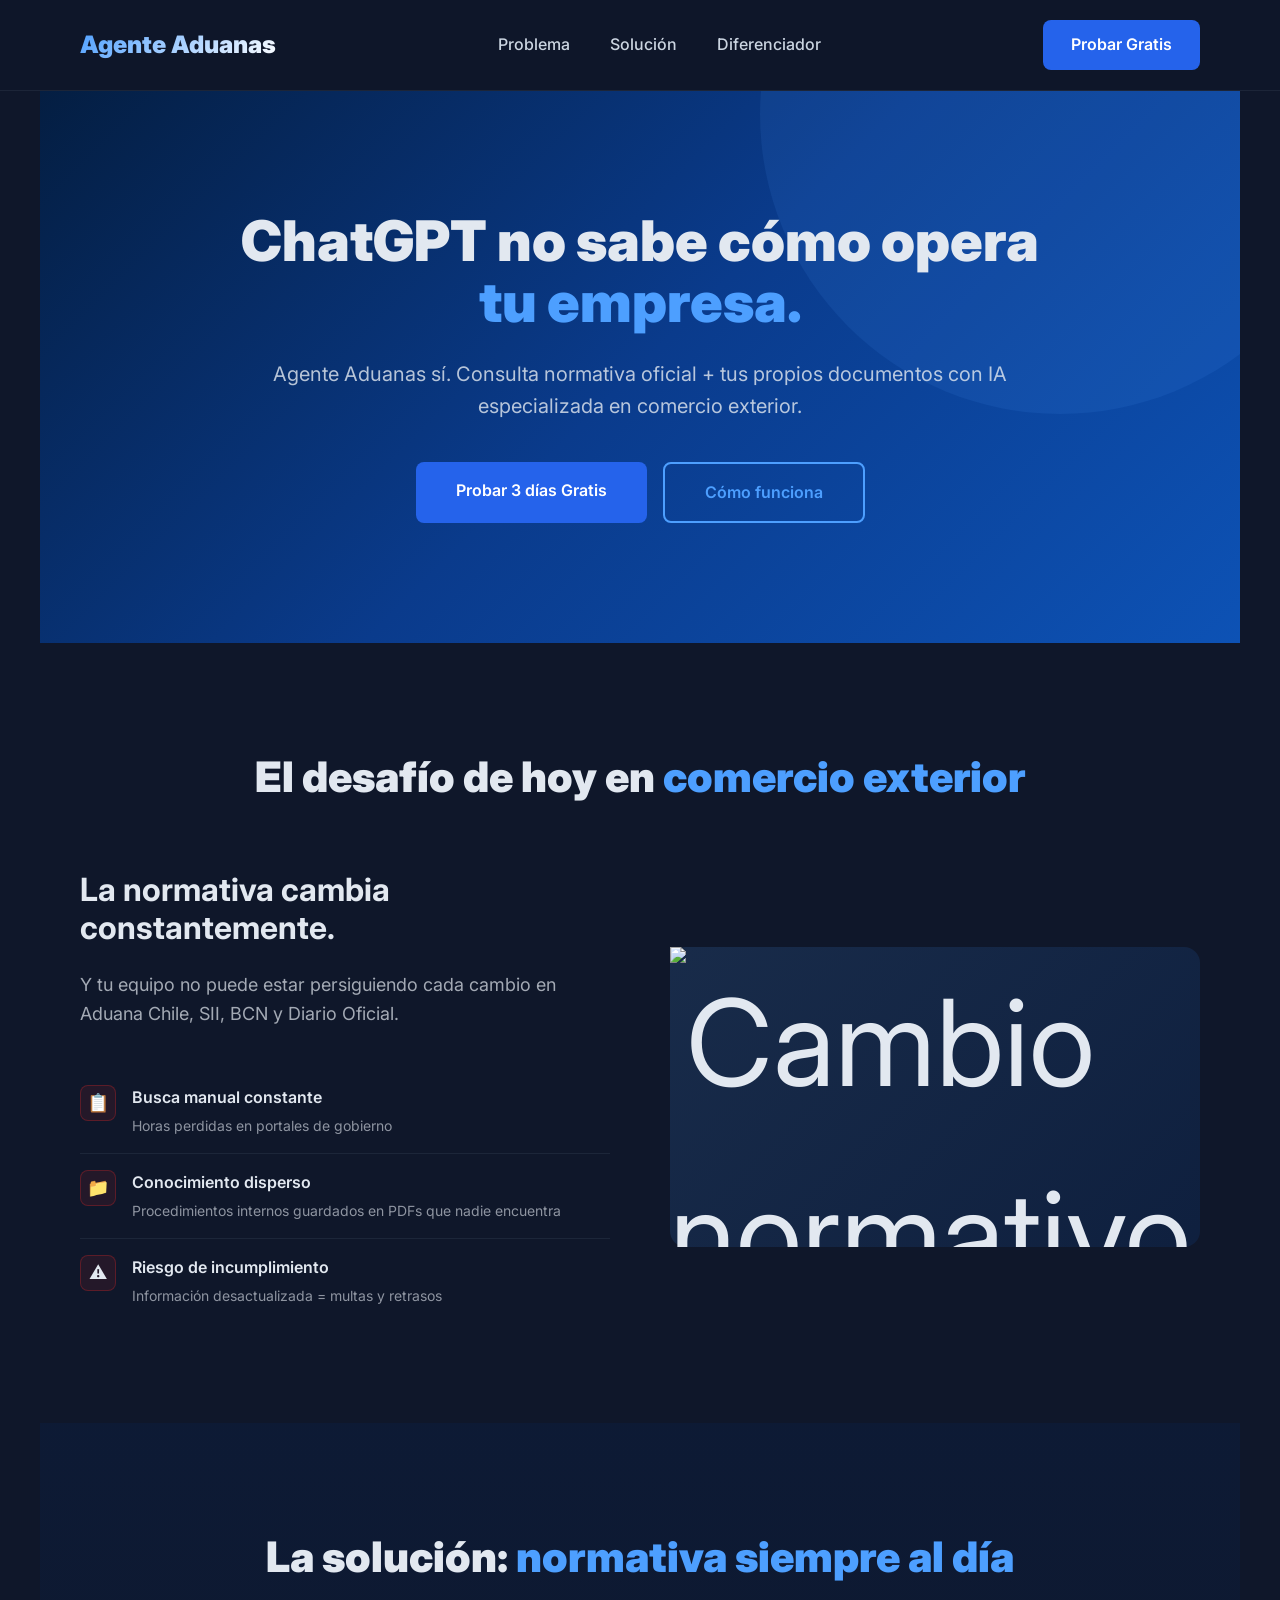
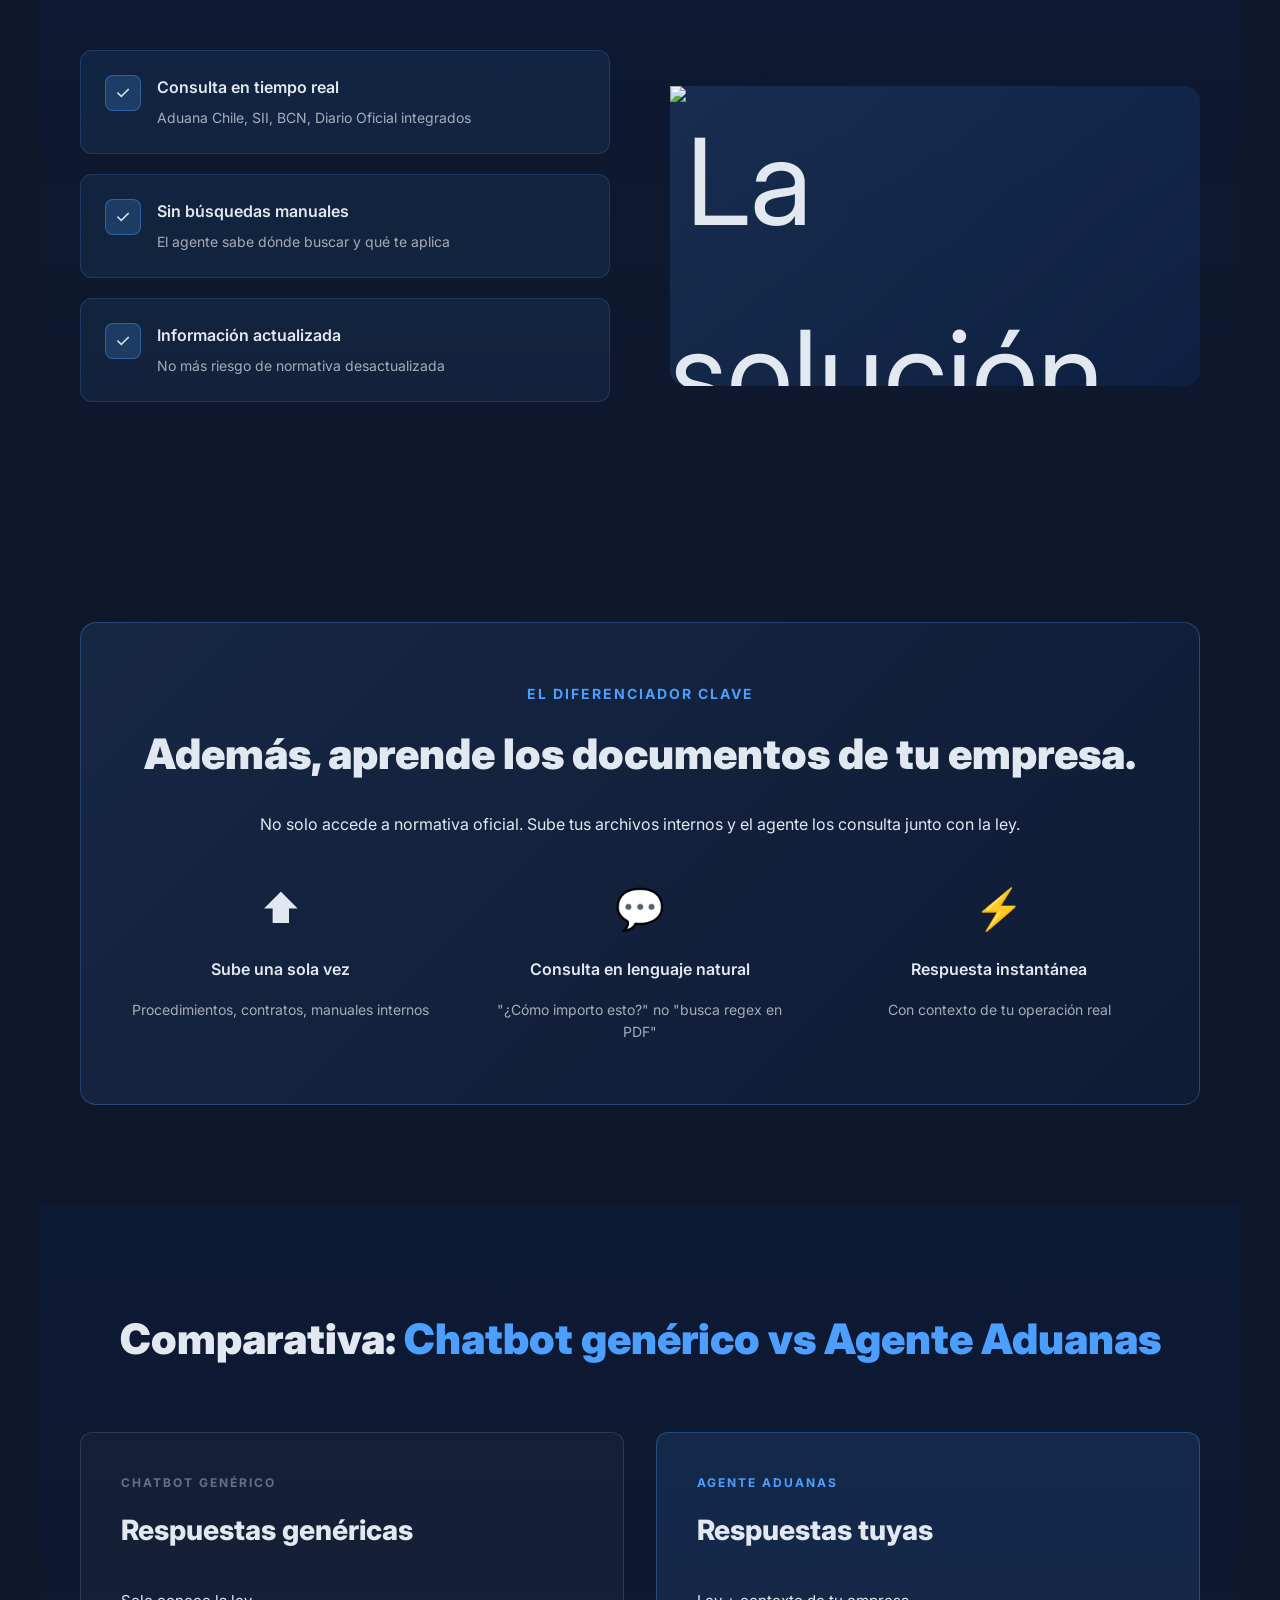
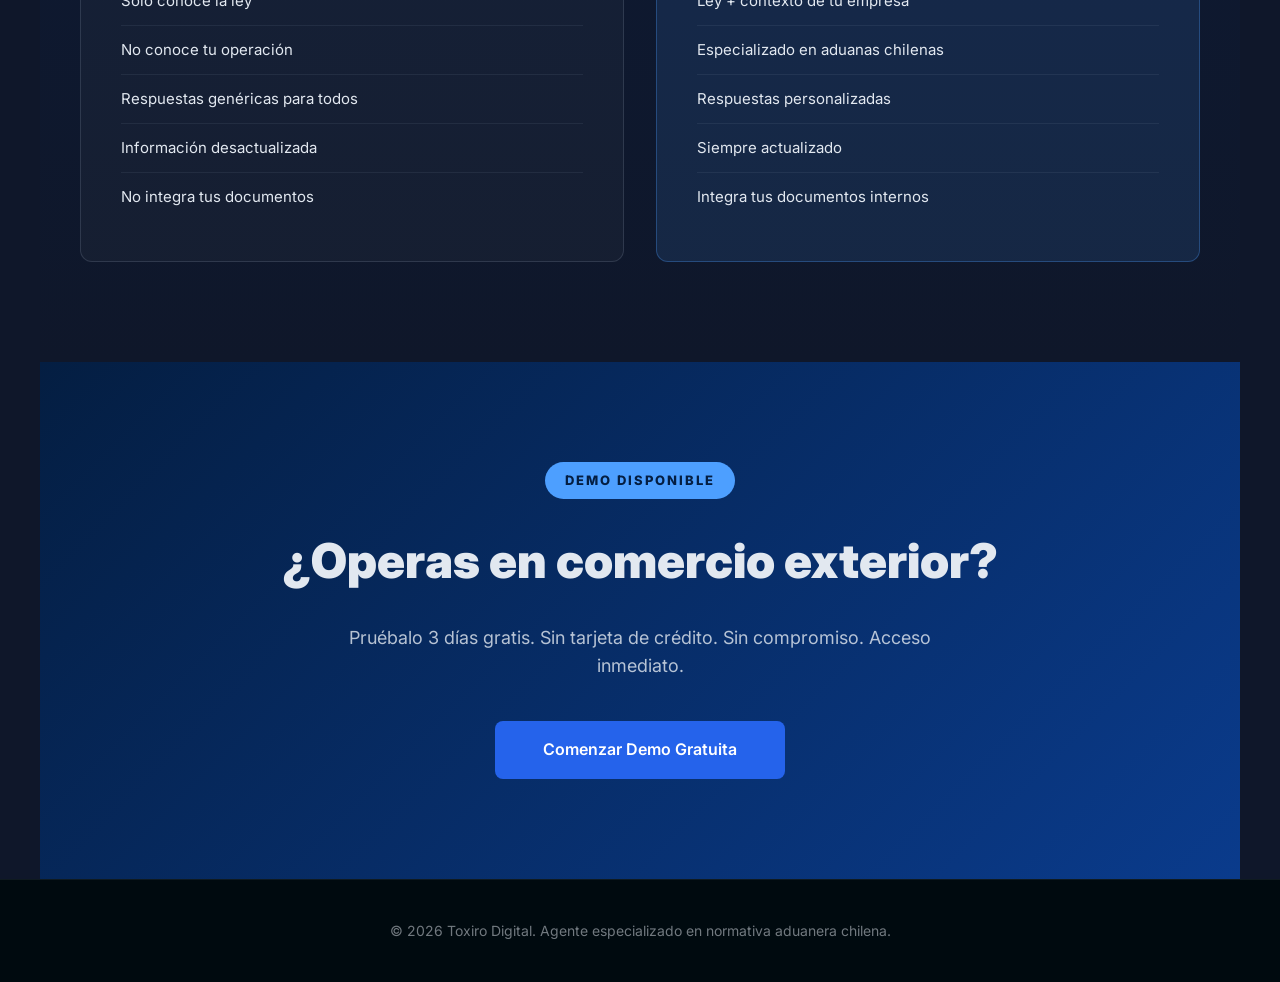
==== frontend/landing.html @ 56b8822a "fix: codificar espacio en nombre de imagen - Cambiar 'La solucion.png' a 'La%20solucion.png' - Los e" ====
<!DOCTYPE html>
<html lang="es">
<head>
  <meta charset="UTF-8">
  <meta name="viewport" content="width=device-width, initial-scale=1.0">
  <title>Agente IA para Operaciones Aduaneras | Toxiro Digital</title>
  <meta name="description" content="Consulta normativa aduanera chilena + tus propios documentos con IA. Demo gratis por 3 días.">
  <style>
    @import url('https://fonts.googleapis.com/css2?family=Inter:wght@400;500;600;700;800;900&display=swap');

    * { margin: 0; padding: 0; box-sizing: border-box; }

    body {
      font-family: 'Inter', sans-serif;
      background: #0f172a;
      color: #e2e8f0;
      line-height: 1.6;
      overflow-x: hidden;
    }

    /* Header / Navbar */
    header {
      background: rgba(15, 23, 42, 0.95);
      backdrop-filter: blur(10px);
      padding: 20px 0;
      position: sticky;
      top: 0;
      z-index: 100;
      border-bottom: 1px solid rgba(148, 163, 184, 0.1);
    }

    .navbar {
      max-width: 1200px;
      margin: 0 auto;
      padding: 0 40px;
      display: flex;
      justify-content: space-between;
      align-items: center;
    }

    .logo {
      font-size: 24px;
      font-weight: 900;
      background: linear-gradient(135deg, #4d9fff 0%, #fff 100%);
      -webkit-background-clip: text;
      background-clip: text;
      color: transparent;
    }

    .nav-links {
      display: flex;
      gap: 40px;
      list-style: none;
    }

    .nav-links a {
      color: #cbd5e1;
      text-decoration: none;
      font-weight: 500;
      transition: color 0.3s;
    }

    .nav-links a:hover {
      color: #4d9fff;
    }

    .cta-btn {
      background: #2563eb;
      color: #fff;
      padding: 12px 28px;
      border-radius: 8px;
      border: none;
      font-weight: 600;
      cursor: pointer;
      transition: background 0.3s;
      text-decoration: none;
      display: inline-block;
    }

    .cta-btn:hover {
      background: #1d4ed8;
    }

    /* Hero */
    .hero {
      background: linear-gradient(135deg, #041e42 0%, #0a3b8c 50%, #0d52b5 100%);
      padding: 120px 40px;
      text-align: center;
      position: relative;
      overflow: hidden;
    }

    .hero::before {
      content: '';
      position: absolute;
      top: -50%;
      right: -10%;
      width: 600px;
      height: 600px;
      border-radius: 50%;
      background: rgba(77, 159, 255, 0.1);
      pointer-events: none;
    }

    .hero-content {
      max-width: 800px;
      margin: 0 auto;
      position: relative;
      z-index: 2;
    }

    .hero h1 {
      font-size: 56px;
      font-weight: 900;
      margin-bottom: 24px;
      line-height: 1.1;
    }

    .hero h1 span {
      color: #4d9fff;
    }

    .hero p {
      font-size: 20px;
      color: rgba(226, 232, 240, 0.8);
      margin-bottom: 40px;
    }

    .hero-cta {
      display: flex;
      gap: 16px;
      justify-content: center;
      flex-wrap: wrap;
    }

    .btn-primary {
      background: #2563eb;
      color: #fff;
      padding: 16px 40px;
      border-radius: 8px;
      border: none;
      font-weight: 600;
      font-size: 16px;
      cursor: pointer;
      transition: background 0.3s;
      text-decoration: none;
      display: inline-block;
    }

    .btn-primary:hover {
      background: #1d4ed8;
    }

    .btn-secondary {
      background: transparent;
      color: #4d9fff;
      padding: 16px 40px;
      border-radius: 8px;
      border: 2px solid #4d9fff;
      font-weight: 600;
      font-size: 16px;
      cursor: pointer;
      transition: all 0.3s;
      text-decoration: none;
      display: inline-block;
    }

    .btn-secondary:hover {
      background: rgba(77, 159, 255, 0.1);
    }

    /* Section spacing */
    section {
      padding: 100px 40px;
      max-width: 1200px;
      margin: 0 auto;
    }

    .section-title {
      font-size: 42px;
      font-weight: 900;
      margin-bottom: 60px;
      text-align: center;
    }

    .section-title span {
      color: #4d9fff;
    }

    /* Problem Section */
    .problem {
      background: #0f172a;
    }

    .problem-grid {
      display: grid;
      grid-template-columns: 1fr 1fr;
      gap: 60px;
      align-items: center;
    }

    .problem-content h3 {
      font-size: 32px;
      margin-bottom: 24px;
      line-height: 1.2;
    }

    .problem-content p {
      font-size: 18px;
      color: rgba(226, 232, 240, 0.7);
      margin-bottom: 20px;
    }

    .challenge-list {
      list-style: none;
      margin-top: 40px;
    }

    .challenge-item {
      padding: 16px 0;
      border-bottom: 1px solid rgba(148, 163, 184, 0.1);
      display: flex;
      gap: 16px;
      align-items: flex-start;
    }

    .challenge-item:last-child {
      border-bottom: none;
    }

    .challenge-icon {
      width: 36px;
      height: 36px;
      background: rgba(220, 38, 38, 0.1);
      border: 1px solid rgba(220, 38, 38, 0.3);
      border-radius: 8px;
      display: flex;
      align-items: center;
      justify-content: center;
      font-size: 18px;
      flex-shrink: 0;
    }

    .challenge-text h4 {
      font-weight: 600;
      margin-bottom: 4px;
    }

    .challenge-text p {
      font-size: 14px;
      color: rgba(226, 232, 240, 0.6);
      margin: 0;
    }

    .problem-img {
      background: linear-gradient(135deg, rgba(77, 159, 255, 0.15) 0%, rgba(13, 82, 181, 0.15) 100%);
      border-radius: 16px;
      display: flex;
      align-items: center;
      justify-content: center;
      height: 300px;
      font-size: 120px;
    }

    /* Solution Section */
    .solution {
      background: linear-gradient(180deg, rgba(5, 39, 96, 0.2) 0%, rgba(15, 23, 42, 0.5) 100%);
    }

    .solution-grid {
      display: grid;
      grid-template-columns: 1fr 1fr;
      gap: 60px;
      align-items: center;
    }

    .solution-list {
      list-style: none;
    }

    .solution-item {
      padding: 24px;
      background: rgba(77, 159, 255, 0.08);
      border: 1px solid rgba(77, 159, 255, 0.2);
      border-radius: 12px;
      margin-bottom: 20px;
      display: flex;
      gap: 16px;
      align-items: flex-start;
    }

    .solution-icon {
      width: 36px;
      height: 36px;
      background: rgba(77, 159, 255, 0.2);
      border: 1px solid rgba(77, 159, 255, 0.4);
      border-radius: 8px;
      display: flex;
      align-items: center;
      justify-content: center;
      font-size: 18px;
      flex-shrink: 0;
    }

    .solution-item h4 {
      font-weight: 600;
      margin-bottom: 6px;
    }

    .solution-item p {
      font-size: 14px;
      color: rgba(226, 232, 240, 0.7);
      margin: 0;
    }

    /* Differentiator */
    .differentiator {
      background: #0f172a;
    }

    .diff-container {
      background: linear-gradient(135deg, rgba(77, 159, 255, 0.12) 0%, rgba(13, 82, 181, 0.08) 100%);
      border: 1px solid rgba(77, 159, 255, 0.3);
      border-radius: 16px;
      padding: 60px 40px;
      text-align: center;
    }

    .diff-label {
      font-size: 14px;
      font-weight: 700;
      letter-spacing: 2px;
      text-transform: uppercase;
      color: #4d9fff;
      margin-bottom: 24px;
    }

    .diff-title {
      font-size: 42px;
      font-weight: 900;
      margin-bottom: 32px;
      line-height: 1.2;
    }

    .diff-features {
      display: grid;
      grid-template-columns: repeat(3, 1fr);
      gap: 40px;
      margin-top: 40px;
    }

    .diff-feature {
      display: flex;
      flex-direction: column;
      align-items: center;
      gap: 16px;
    }

    .diff-feature-icon {
      font-size: 40px;
    }

    .diff-feature h4 {
      font-weight: 600;
      font-size: 16px;
    }

    .diff-feature p {
      font-size: 14px;
      color: rgba(226, 232, 240, 0.7);
    }

    /* Comparison */
    .comparison {
      background: linear-gradient(180deg, rgba(5, 39, 96, 0.2) 0%, rgba(15, 23, 42, 0.5) 100%);
    }

    .comparison-grid {
      display: grid;
      grid-template-columns: 1fr 1fr;
      gap: 32px;
      margin-top: 40px;
    }

    .comparison-card {
      border-radius: 12px;
      padding: 40px;
      border: 1px solid rgba(148, 163, 184, 0.2);
    }

    .comparison-card.bad {
      background: rgba(255, 255, 255, 0.03);
    }

    .comparison-card.good {
      background: rgba(77, 159, 255, 0.12);
      border-color: rgba(77, 159, 255, 0.3);
    }

    .comparison-label {
      font-size: 12px;
      font-weight: 700;
      letter-spacing: 2px;
      text-transform: uppercase;
      margin-bottom: 16px;
    }

    .comparison-card.bad .comparison-label {
      color: rgba(226, 232, 240, 0.4);
    }

    .comparison-card.good .comparison-label {
      color: #4d9fff;
    }

    .comparison-title {
      font-size: 28px;
      font-weight: 800;
      margin-bottom: 24px;
    }

    .comparison-points {
      list-style: none;
      margin-top: 24px;
    }

    .comparison-point {
      padding: 12px 0;
      border-bottom: 1px solid rgba(148, 163, 184, 0.1);
      font-size: 15px;
    }

    .comparison-point:last-child {
      border-bottom: none;
    }

    /* CTA Section */
    .cta-section {
      background: linear-gradient(135deg, #041e42 0%, #0a3b8c 100%);
      text-align: center;
      padding: 100px 40px;
    }

    .cta-badge {
      display: inline-block;
      background: #4d9fff;
      color: #041e42;
      font-size: 13px;
      font-weight: 800;
      letter-spacing: 2px;
      text-transform: uppercase;
      padding: 8px 20px;
      border-radius: 100px;
      margin-bottom: 24px;
    }

    .cta-title {
      font-size: 48px;
      font-weight: 900;
      margin-bottom: 24px;
    }

    .cta-text {
      font-size: 18px;
      color: rgba(226, 232, 240, 0.8);
      max-width: 600px;
      margin: 0 auto 40px;
    }

    /* Footer */
    footer {
      background: #000a0f;
      padding: 40px;
      text-align: center;
      color: rgba(226, 232, 240, 0.5);
      font-size: 14px;
      border-top: 1px solid rgba(148, 163, 184, 0.1);
    }

    /* Responsive */
    @media (max-width: 768px) {
      .nav-links {
        display: none;
      }

      .hero h1 {
        font-size: 36px;
      }

      .problem-grid, .solution-grid {
        grid-template-columns: 1fr;
      }

      .diff-features {
        grid-template-columns: 1fr;
      }

      .section-title {
        font-size: 32px;
      }

      .cta-title {
        font-size: 36px;
      }
    }
  </style>
</head>
<body>

  <!-- Header -->
  <header>
    <nav class="navbar">
      <div class="logo">Agente Aduanas</div>
      <ul class="nav-links">
        <li><a href="#problema">Problema</a></li>
        <li><a href="#solucion">Solución</a></li>
        <li><a href="#diferenciador">Diferenciador</a></li>
      </ul>
      <a href="#cta" class="cta-btn">Probar Gratis</a>
    </nav>
  </header>

  <!-- Hero -->
  <section class="hero">
    <div class="hero-content">
      <h1>ChatGPT no sabe cómo opera <span>tu empresa.</span></h1>
      <p>Agente Aduanas sí. Consulta normativa oficial + tus propios documentos con IA especializada en comercio exterior.</p>
      <div class="hero-cta">
        <a href="#cta" class="btn-primary">Probar 3 días Gratis</a>
        <a href="#diferenciador" class="btn-secondary">Cómo funciona</a>
      </div>
    </div>
  </section>

  <!-- Problema -->
  <section class="problem" id="problema">
    <h2 class="section-title">El desafío de hoy en <span>comercio exterior</span></h2>
    <div class="problem-grid">
      <div class="problem-content">
        <h3>La normativa cambia constantemente.</h3>
        <p>Y tu equipo no puede estar persiguiendo cada cambio en Aduana Chile, SII, BCN y Diario Oficial.</p>

        <ul class="challenge-list">
          <li class="challenge-item">
            <div class="challenge-icon">📋</div>
            <div class="challenge-text">
              <h4>Busca manual constante</h4>
              <p>Horas perdidas en portales de gobierno</p>
            </div>
          </li>
          <li class="challenge-item">
            <div class="challenge-icon">📁</div>
            <div class="challenge-text">
              <h4>Conocimiento disperso</h4>
              <p>Procedimientos internos guardados en PDFs que nadie encuentra</p>
            </div>
          </li>
          <li class="challenge-item">
            <div class="challenge-icon">⚠️</div>
            <div class="challenge-text">
              <h4>Riesgo de incumplimiento</h4>
              <p>Información desactualizada = multas y retrasos</p>
            </div>
          </li>
        </ul>
      </div>
      <div class="problem-img">
        <img src="/frontend/images/Cambio-normativa.png" alt="Cambio normativo" style="width: 100%; height: 100%; object-fit: cover;">
      </div>
    </div>
  </section>

  <!-- Solución -->
  <section class="solution" id="solucion">
    <h2 class="section-title">La solución: <span>normativa siempre al día</span></h2>
    <div class="solution-grid">
      <ul class="solution-list">
        <li class="solution-item">
          <div class="solution-icon">✓</div>
          <div>
            <h4>Consulta en tiempo real</h4>
            <p>Aduana Chile, SII, BCN, Diario Oficial integrados</p>
          </div>
        </li>
        <li class="solution-item">
          <div class="solution-icon">✓</div>
          <div>
            <h4>Sin búsquedas manuales</h4>
            <p>El agente sabe dónde buscar y qué te aplica</p>
          </div>
        </li>
        <li class="solution-item">
          <div class="solution-icon">✓</div>
          <div>
            <h4>Información actualizada</h4>
            <p>No más riesgo de normativa desactualizada</p>
          </div>
        </li>
      </ul>
      <div class="problem-img">
        <img src="/frontend/images/La%20solucion.png" alt="La solución" style="width: 100%; height: 100%; object-fit: cover;">
      </div>
    </div>
  </section>

  <!-- Diferenciador -->
  <section class="differentiator" id="diferenciador">
    <div class="diff-container">
      <div class="diff-label">El diferenciador clave</div>
      <h2 class="diff-title">Además, <span>aprende los documentos de tu empresa.</span></h2>
      <p>No solo accede a normativa oficial. Sube tus archivos internos y el agente los consulta junto con la ley.</p>

      <div class="diff-features">
        <div class="diff-feature">
          <div class="diff-feature-icon">⬆️</div>
          <h4>Sube una sola vez</h4>
          <p>Procedimientos, contratos, manuales internos</p>
        </div>
        <div class="diff-feature">
          <div class="diff-feature-icon">💬</div>
          <h4>Consulta en lenguaje natural</h4>
          <p>"¿Cómo importo esto?" no "busca regex en PDF"</p>
        </div>
        <div class="diff-feature">
          <div class="diff-feature-icon">⚡</div>
          <h4>Respuesta instantánea</h4>
          <p>Con contexto de tu operación real</p>
        </div>
      </div>
    </div>
  </section>

  <!-- Comparación -->
  <section class="comparison">
    <h2 class="section-title">Comparativa: <span>Chatbot genérico vs Agente Aduanas</span></h2>
    <div class="comparison-grid">
      <div class="comparison-card bad">
        <div class="comparison-label">Chatbot genérico</div>
        <h3 class="comparison-title">Respuestas genéricas</h3>
        <ul class="comparison-points">
          <li class="comparison-point">Solo conoce la ley</li>
          <li class="comparison-point">No conoce tu operación</li>
          <li class="comparison-point">Respuestas genéricas para todos</li>
          <li class="comparison-point">Información desactualizada</li>
          <li class="comparison-point">No integra tus documentos</li>
        </ul>
      </div>
      <div class="comparison-card good">
        <div class="comparison-label">Agente Aduanas</div>
        <h3 class="comparison-title">Respuestas tuyas</h3>
        <ul class="comparison-points">
          <li class="comparison-point">Ley + contexto de tu empresa</li>
          <li class="comparison-point">Especializado en aduanas chilenas</li>
          <li class="comparison-point">Respuestas personalizadas</li>
          <li class="comparison-point">Siempre actualizado</li>
          <li class="comparison-point">Integra tus documentos internos</li>
        </ul>
      </div>
    </div>
  </section>

  <!-- CTA -->
  <section class="cta-section" id="cta">
    <div class="cta-badge">Demo disponible</div>
    <h2 class="cta-title">¿Operas en <span>comercio exterior?</span></h2>
    <p class="cta-text">Pruébalo 3 días gratis. Sin tarjeta de crédito. Sin compromiso. Acceso inmediato.</p>
    <a href="https://aduanas.toxirodigital.cloud" class="btn-primary" style="font-size: 16px; padding: 16px 48px;">Comenzar Demo Gratuita</a>
  </section>

  <!-- Footer -->
  <footer>
    <p>&copy; 2026 Toxiro Digital. Agente especializado en normativa aduanera chilena.</p>
  </footer>

</body>
</html>
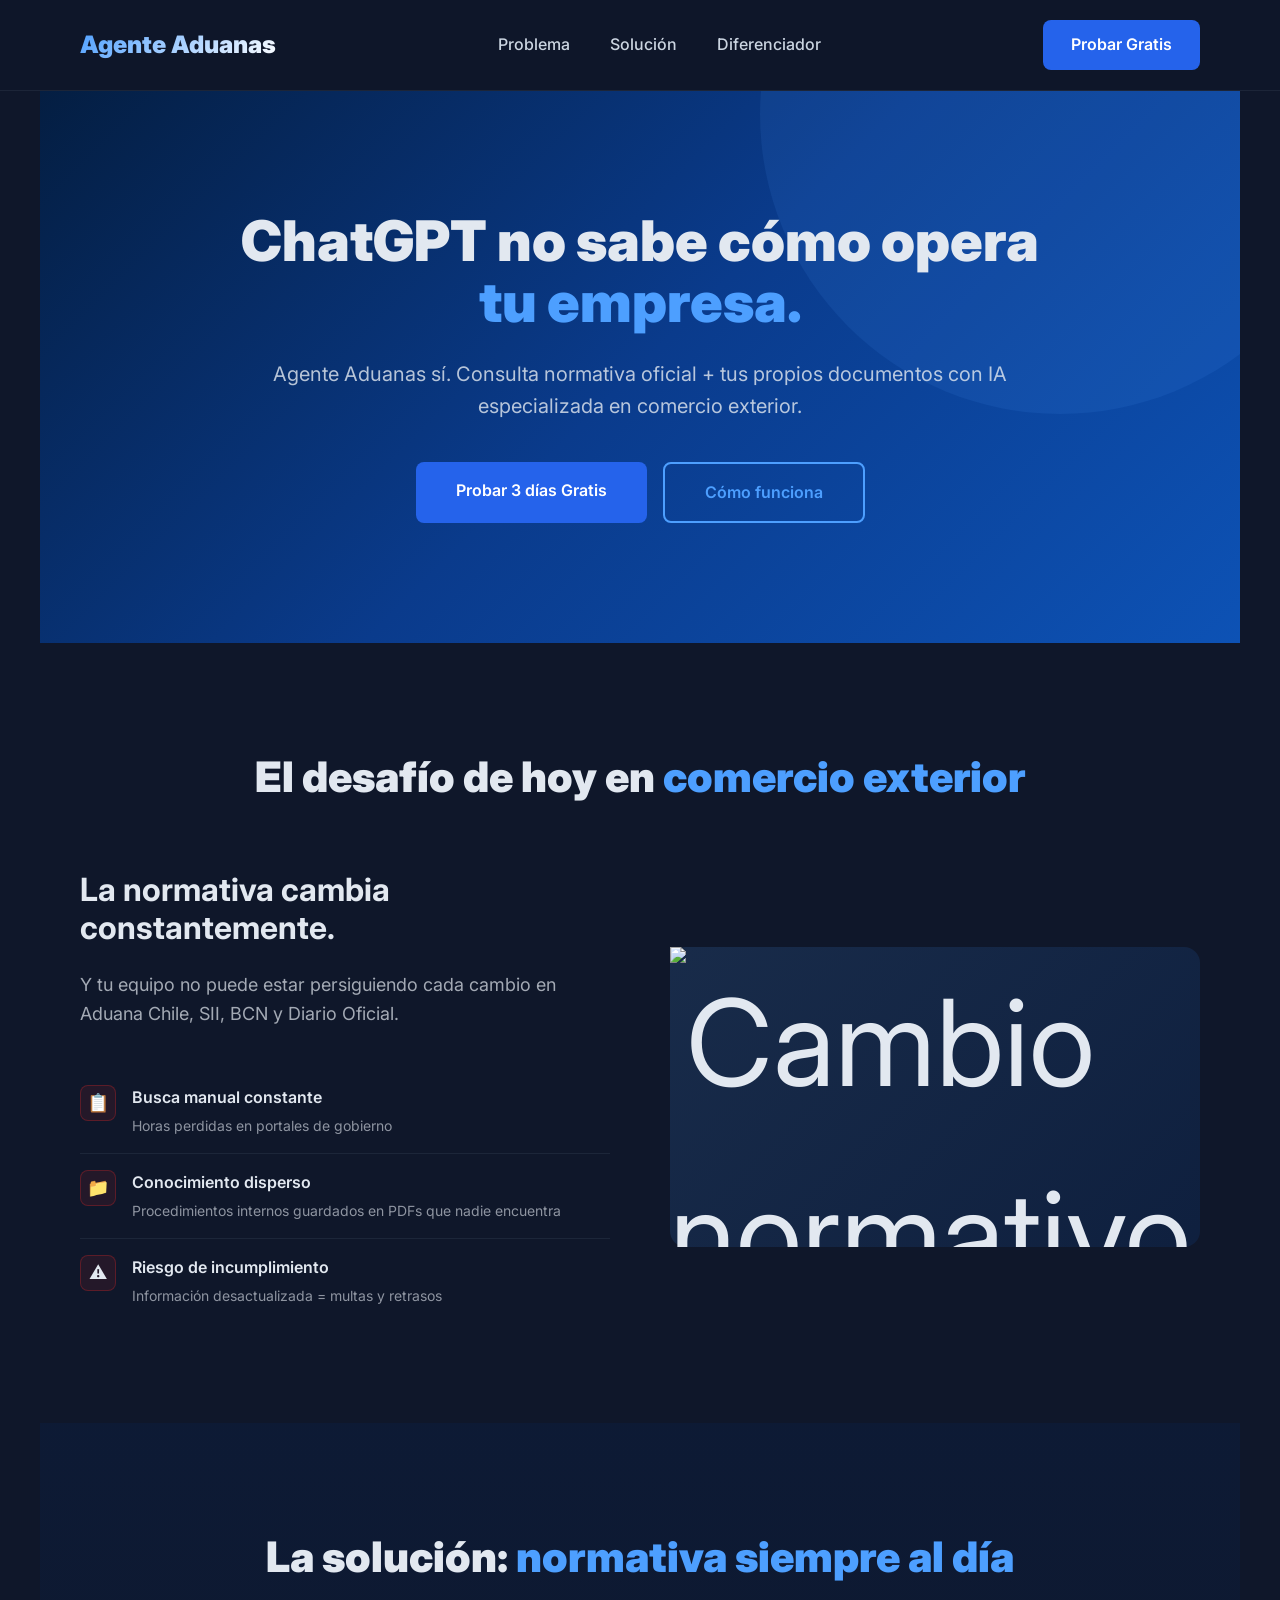
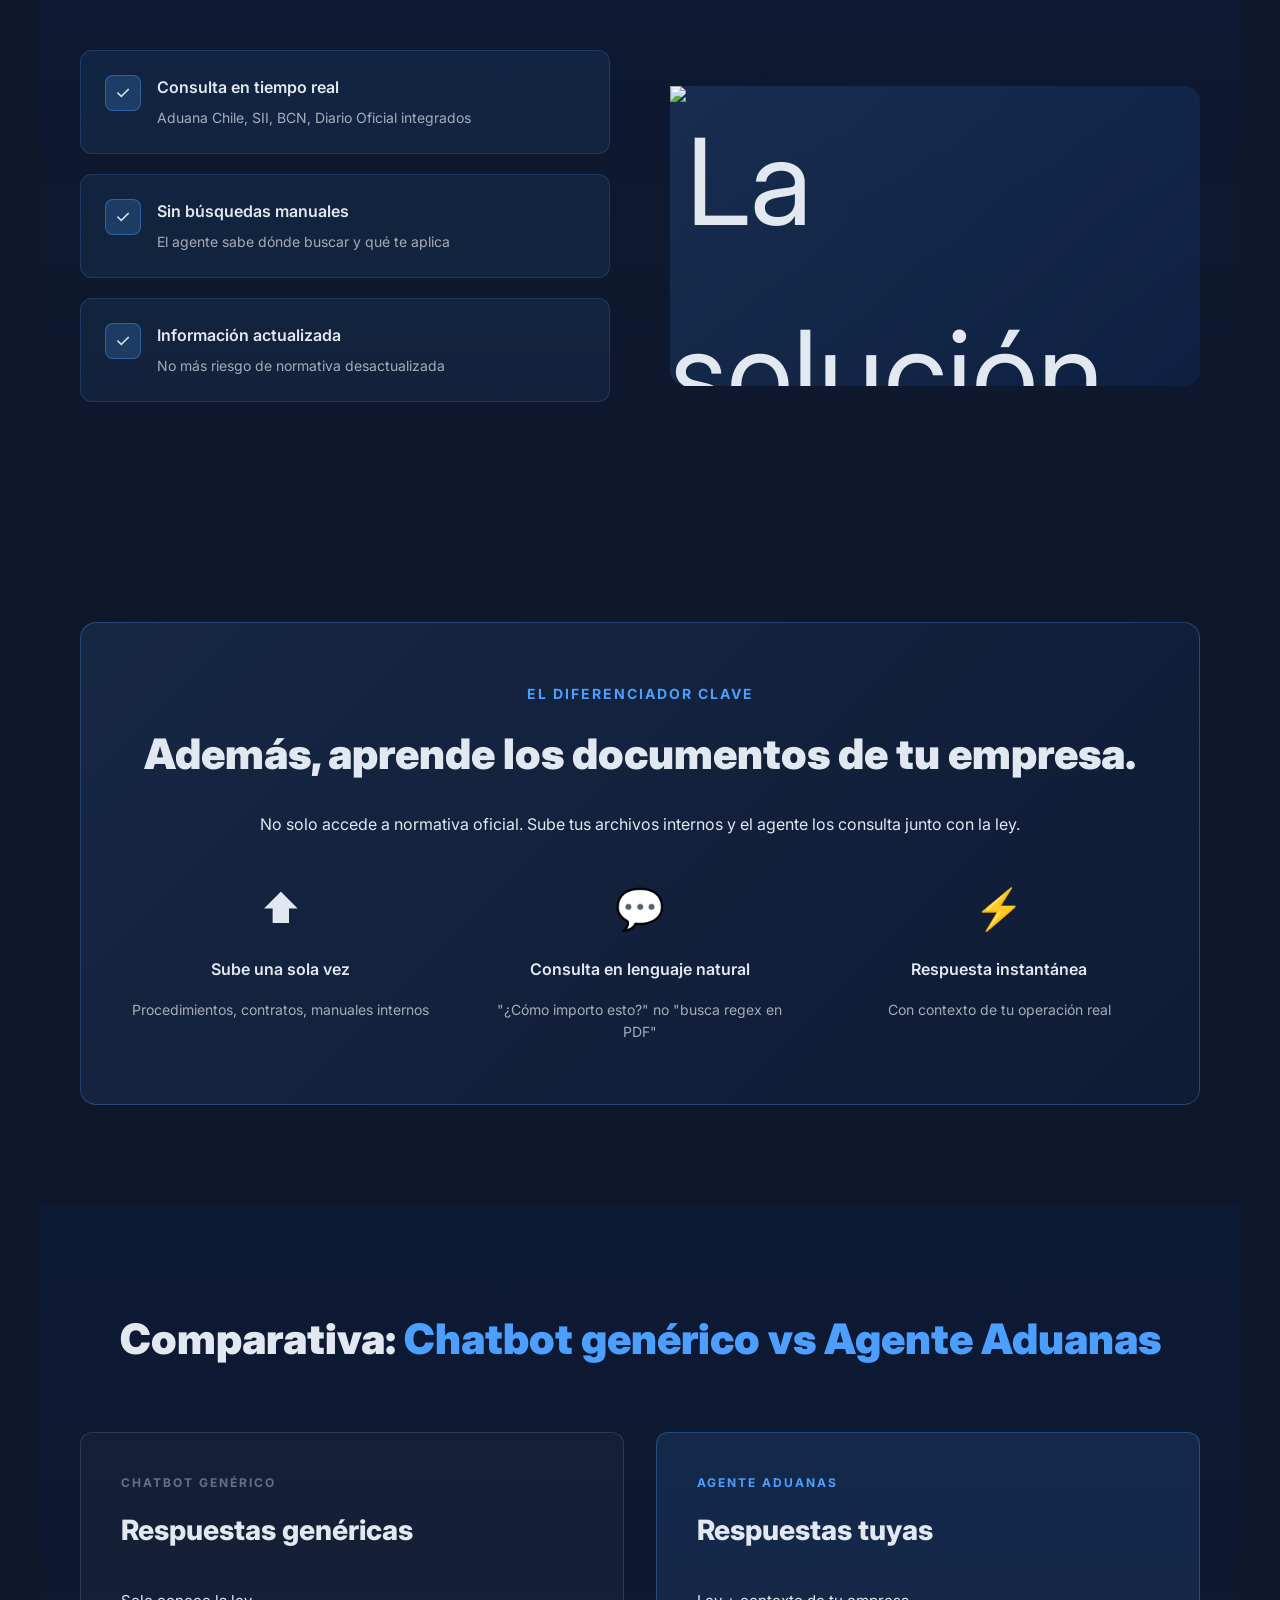
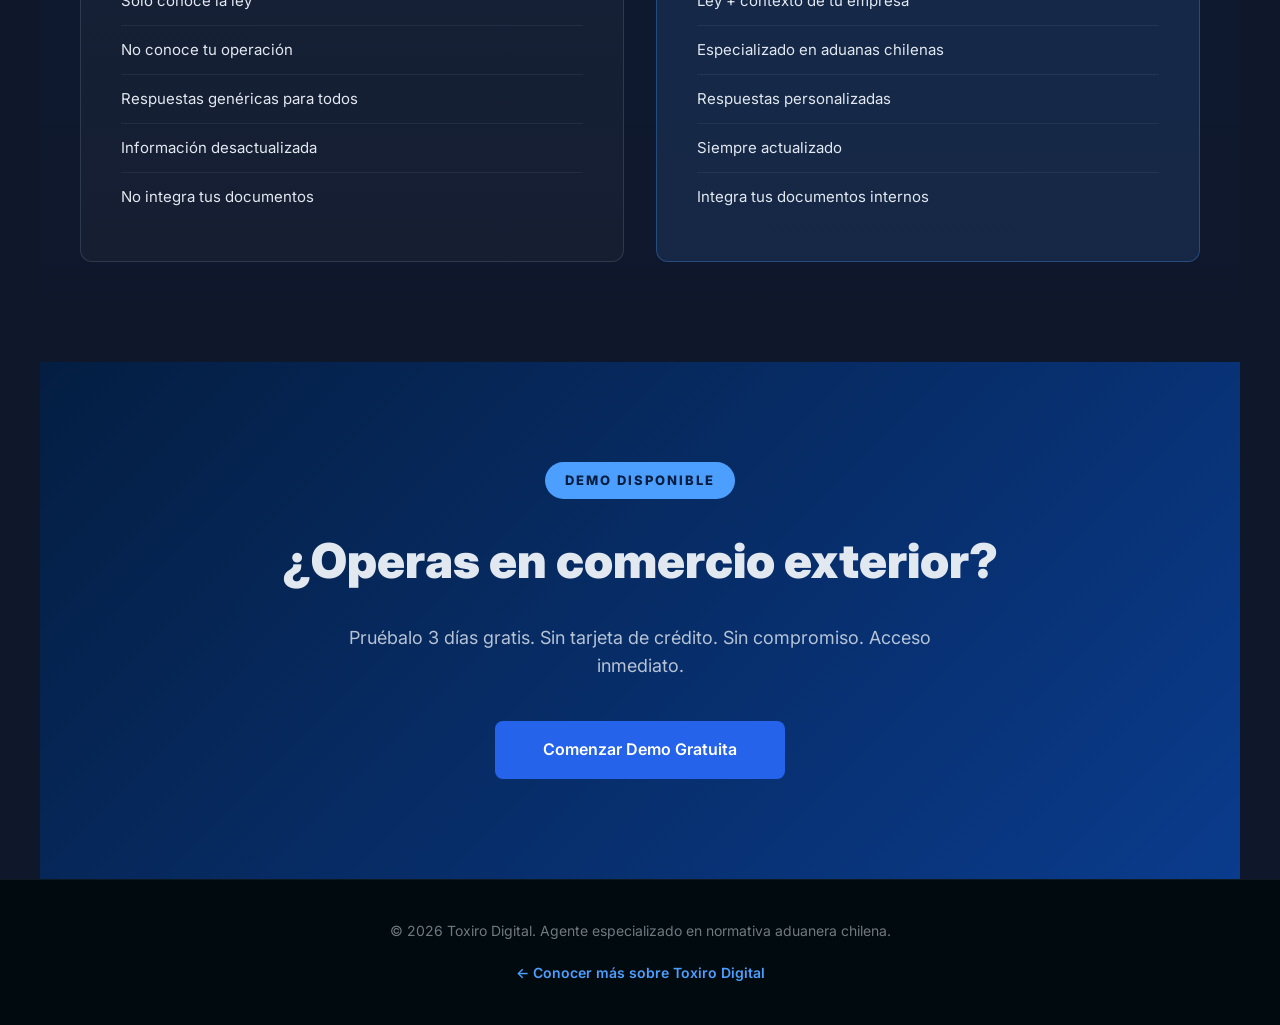
==== commit 7ac679e4: "feat: agregar link a toxirodigital.cloud en footer - Botón 'Conocer más sobre Toxiro Digital' en foo" ====
--- a/frontend/landing.html
+++ b/frontend/landing.html
@@ -565,7 +565,7 @@
         </ul>
       </div>
       <div class="problem-img">
-        <img src="/frontend/images/Cambio-normativa.png" alt="Cambio normativo" style="width: 100%; height: 100%; object-fit: cover;">
+        <img src="https://i.imgur.com/M6hVECY.png" alt="Cambio normativo" style="width: 100%; height: 100%; object-fit: cover;">
       </div>
     </div>
   </section>
@@ -598,7 +598,7 @@
         </li>
       </ul>
       <div class="problem-img">
-        <img src="/frontend/images/La%20solucion.png" alt="La solución" style="width: 100%; height: 100%; object-fit: cover;">
+        <img src="https://i.imgur.com/0FsMAzx.png" alt="La solución" style="width: 100%; height: 100%; object-fit: cover;">
       </div>
     </div>
   </section>
@@ -670,6 +670,11 @@
   <!-- Footer -->
   <footer>
     <p>&copy; 2026 Toxiro Digital. Agente especializado en normativa aduanera chilena.</p>
+    <p style="margin-top: 20px;">
+      <a href="https://toxirodigital.cloud" target="_blank" style="color: #4d9fff; text-decoration: none; font-weight: 600;">
+        ← Conocer más sobre Toxiro Digital
+      </a>
+    </p>
   </footer>
 
 </body>
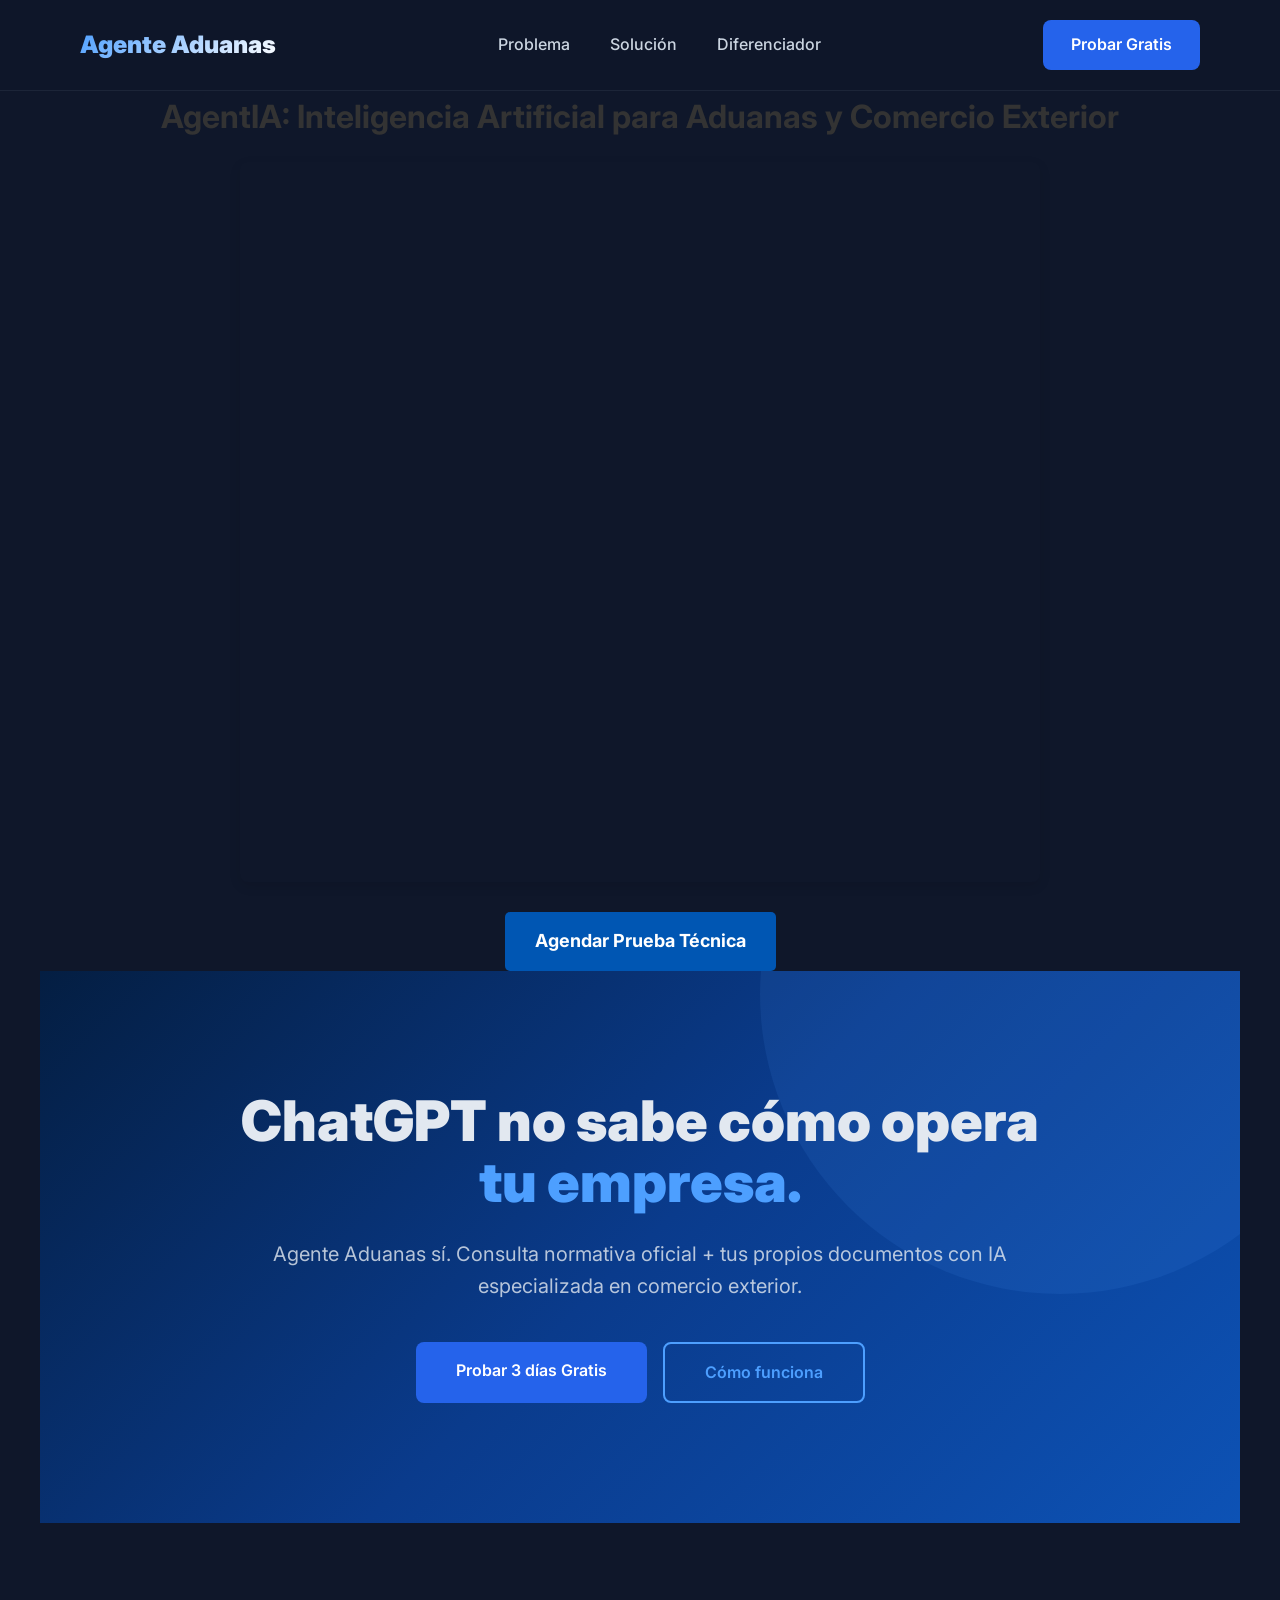
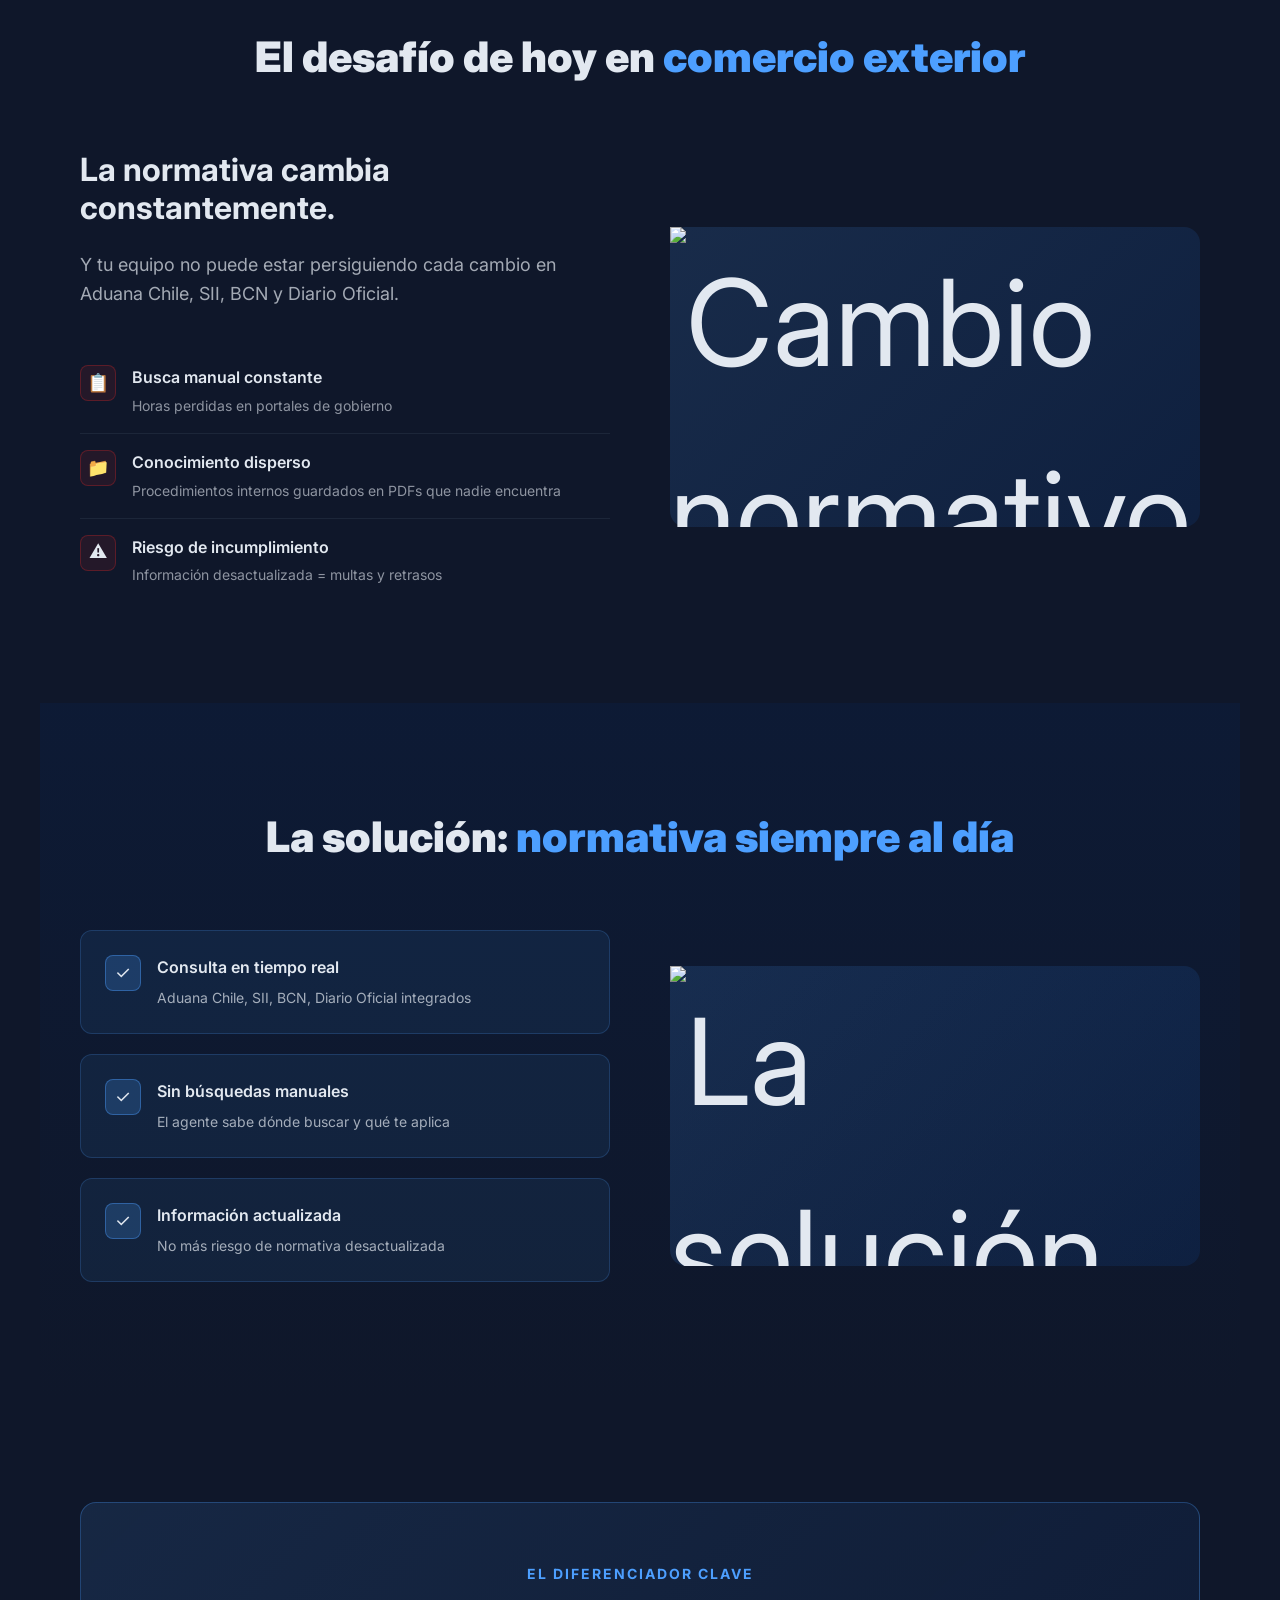
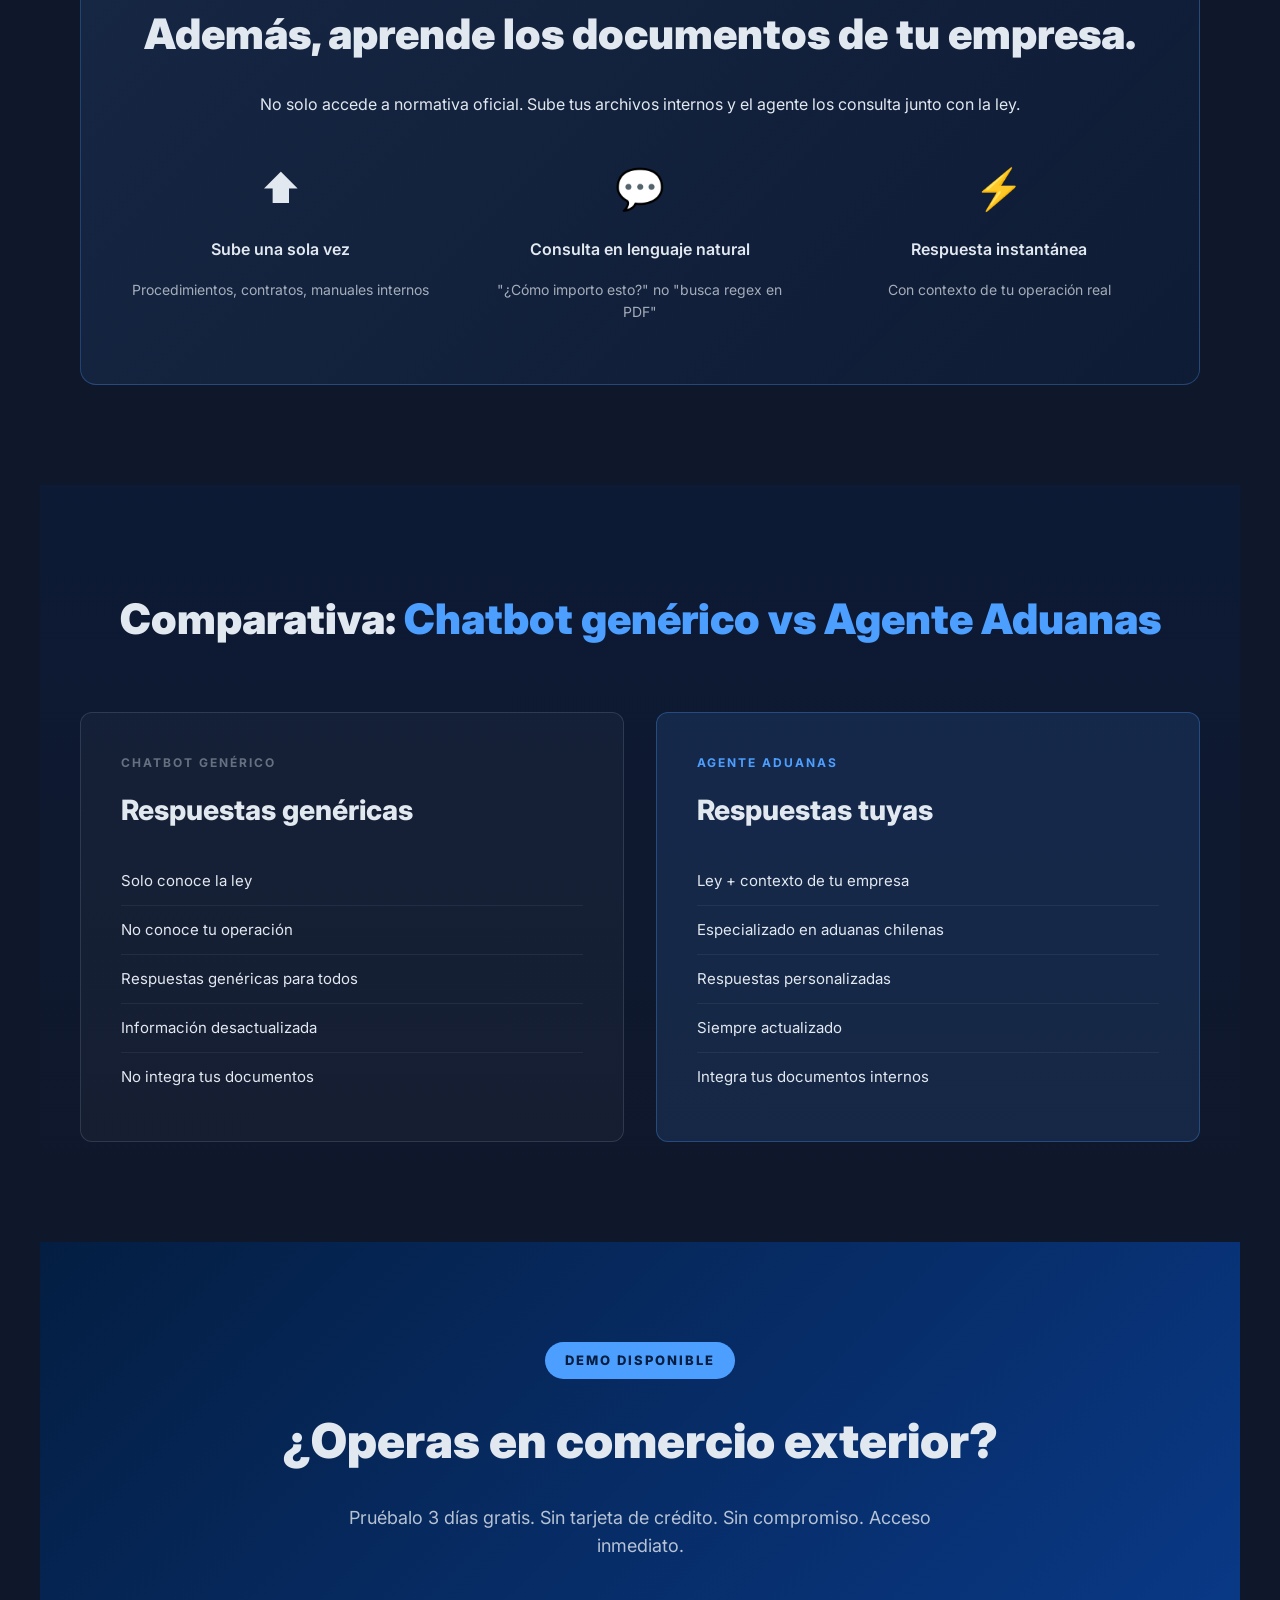
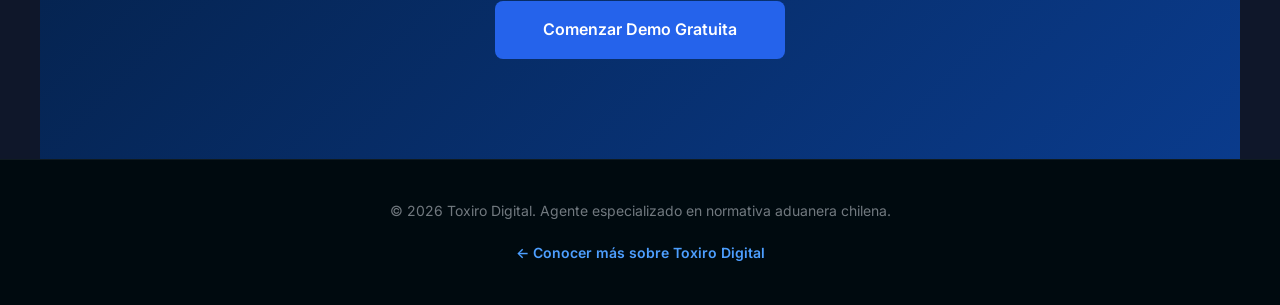
==== commit a74ebd66: "feat: agregar video YouTube y CTA en landing page" ====
--- a/frontend/landing.html
+++ b/frontend/landing.html
@@ -519,6 +519,30 @@
       <a href="#cta" class="cta-btn">Probar Gratis</a>
     </nav>
   </header>
+
+  <!-- Título de la Landing -->
+  <h1 style="text-align: center; color: #333; margin-bottom: 20px;">
+      AgentIA: Inteligencia Artificial para Aduanas y Comercio Exterior
+  </h1>
+
+  <!-- Contenedor Responsive del Video -->
+  <div style="position: relative; padding-bottom: 56.25%; height: 0; overflow: hidden; max-width: 800px; margin: 0 auto; border-radius: 8px; box-shadow: 0 4px 12px rgba(0,0,0,0.1);">
+      <iframe
+          style="position: absolute; top: 0; left: 0; width: 100%; height: 100%; border: 0;"
+          src="https://www.youtube.com/embed/GoAKeynBjNs?rel=0&modestbranding=1"
+          title="AgentIA Inteligencia Artificial para Aduanas y Comercio Exterior"
+          allow="accelerometer; autoplay; clipboard-write; encrypted-media; gyroscope; picture-in-picture"
+          allowfullscreen>
+      </iframe>
+  </div>
+
+  <!-- Botón de Llamado a la Acción -->
+  <div style="text-align: center; margin-top: 30px;">
+      <a href="mailto:contacto@toxirodigital.com?subject=Solicitud de Prueba AgentIA"
+         style="background-color: #0056b3; color: white; padding: 15px 30px; text-decoration: none; font-size: 18px; font-weight: bold; border-radius: 5px; display: inline-block;">
+         Agendar Prueba Técnica
+      </a>
+  </div>
 
   <!-- Hero -->
   <section class="hero">
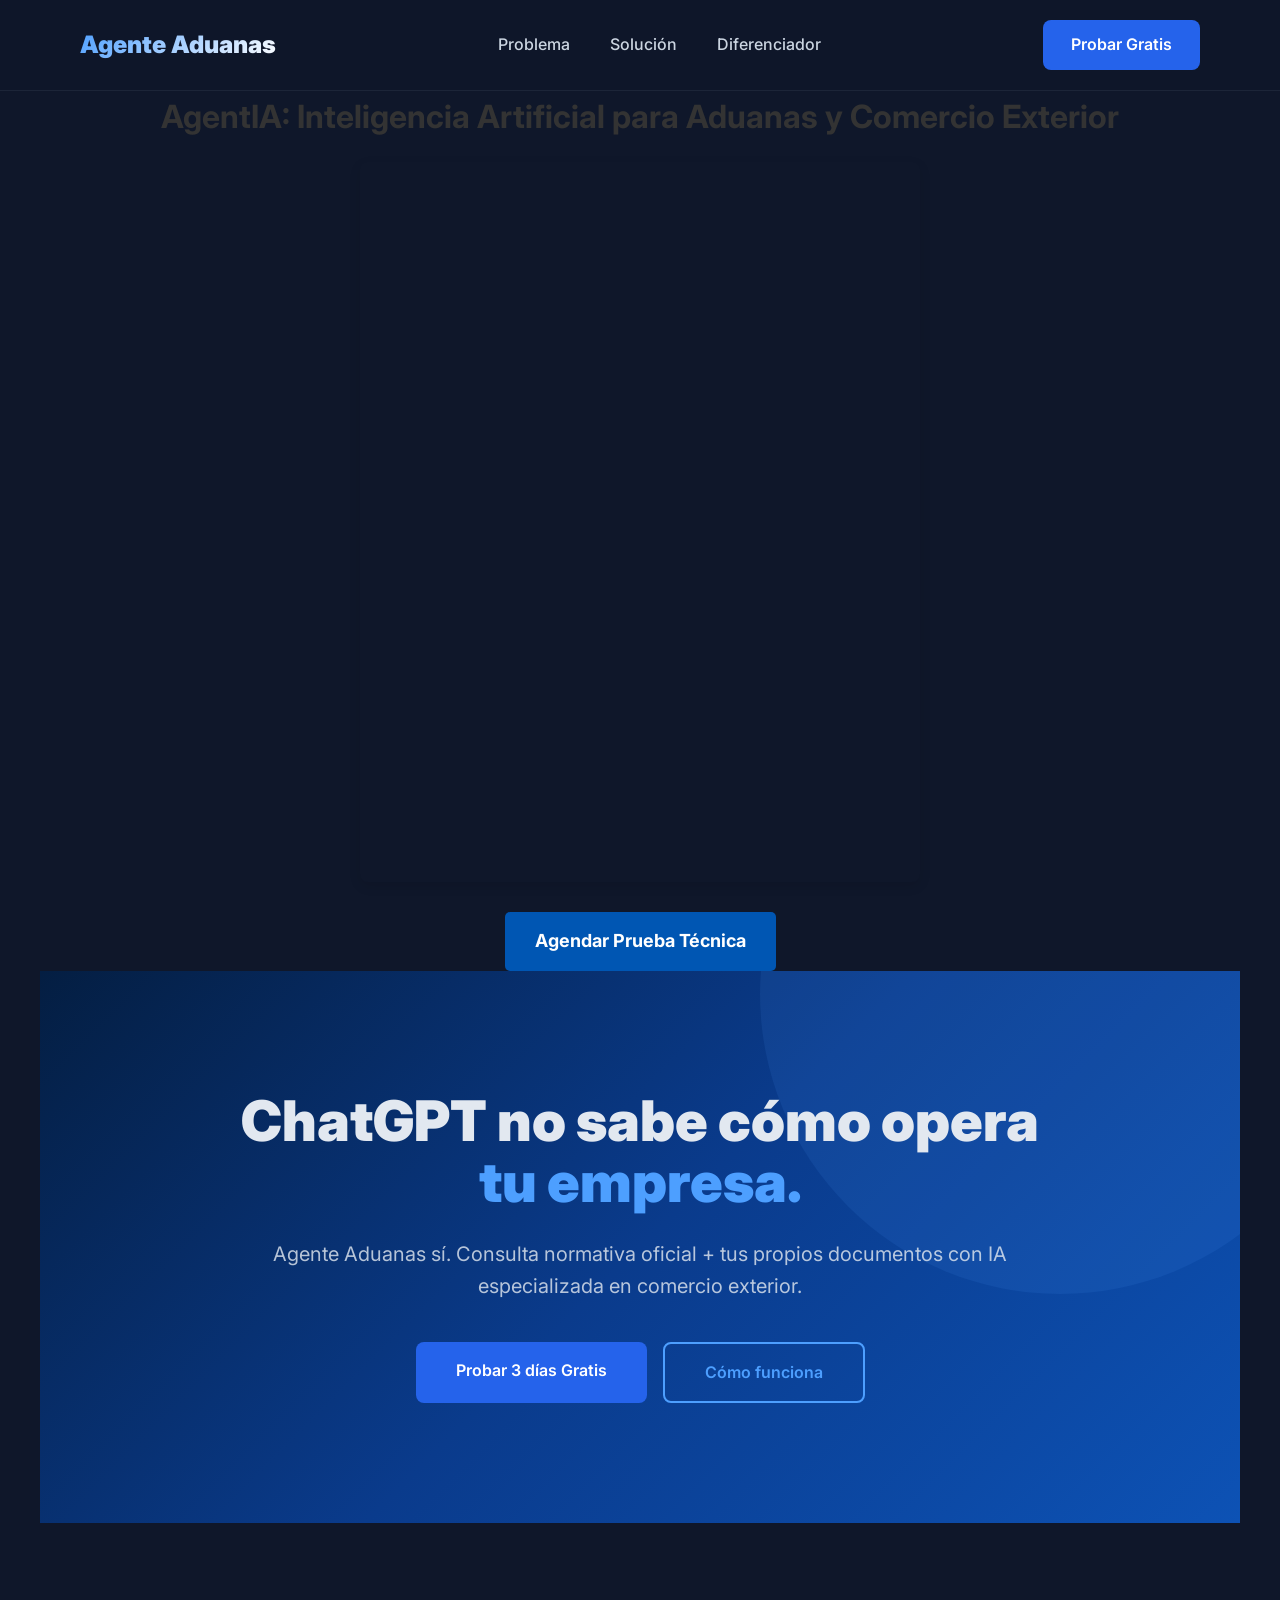
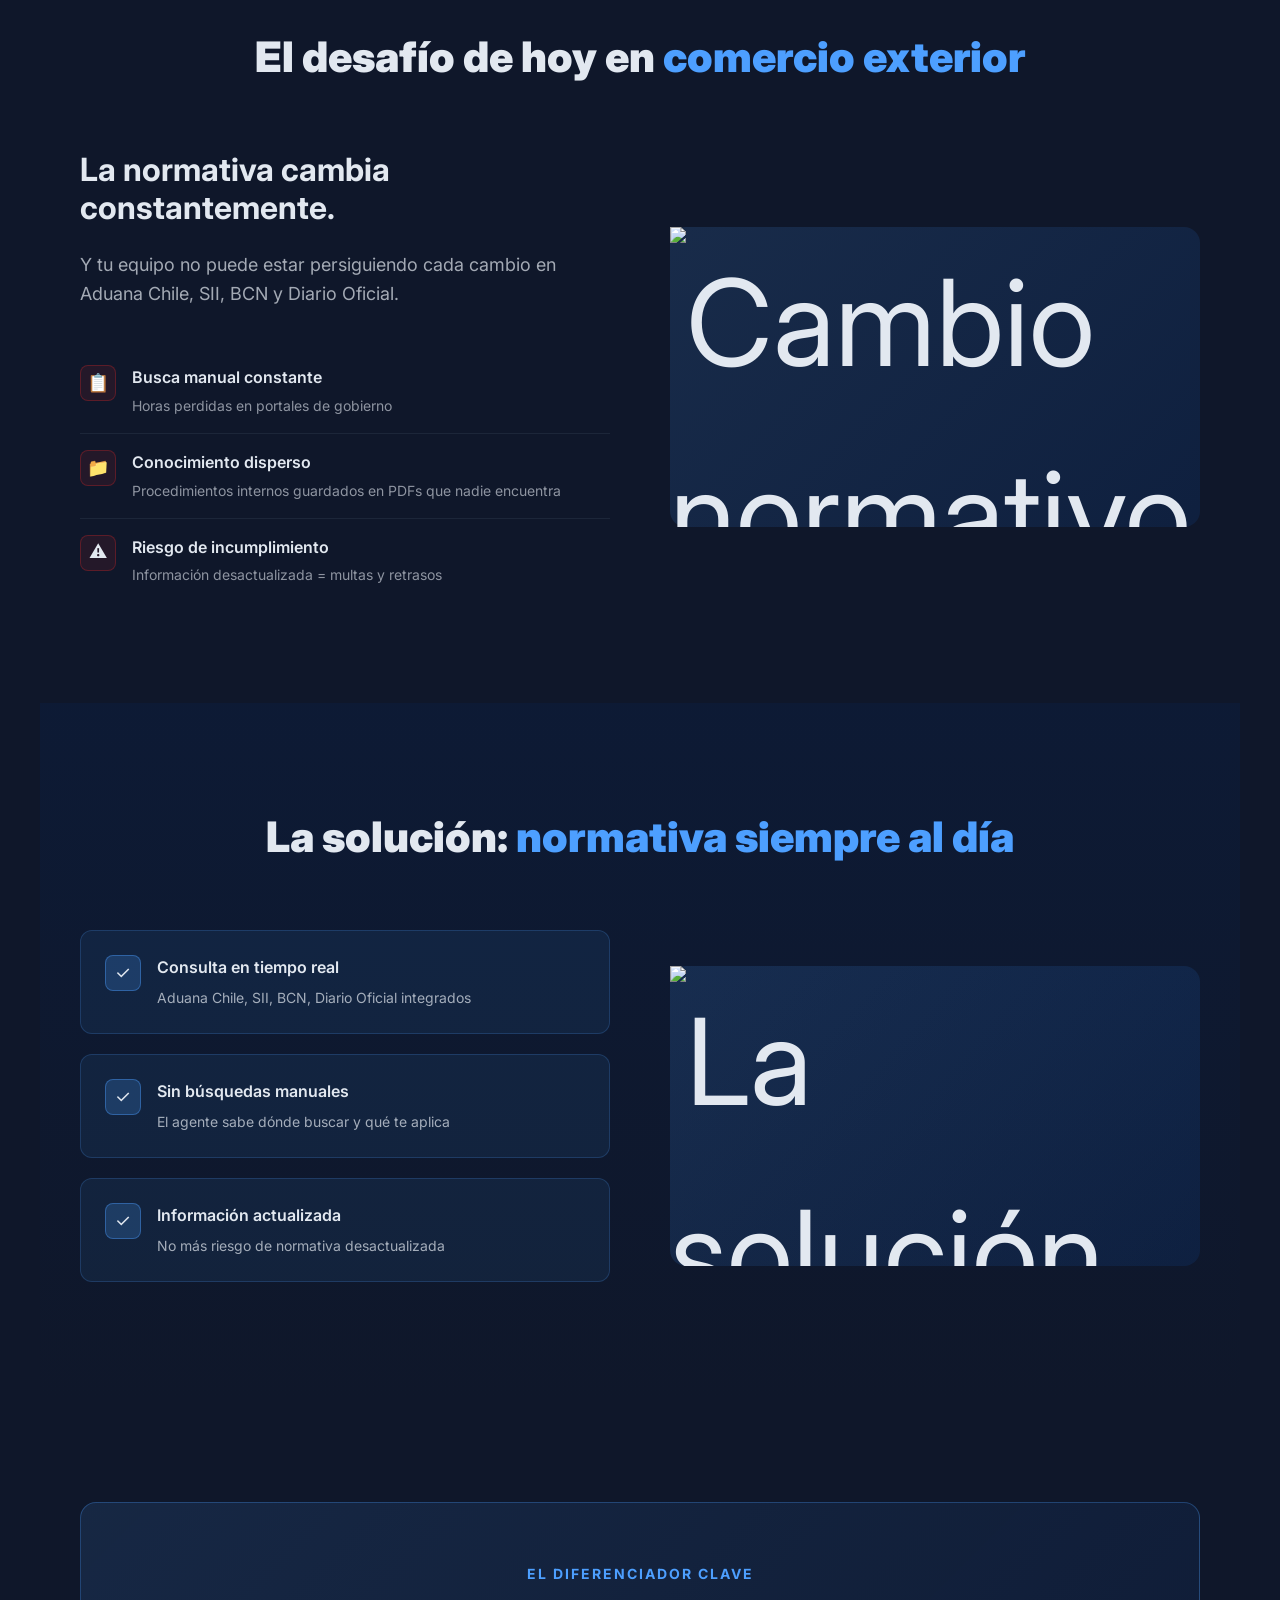
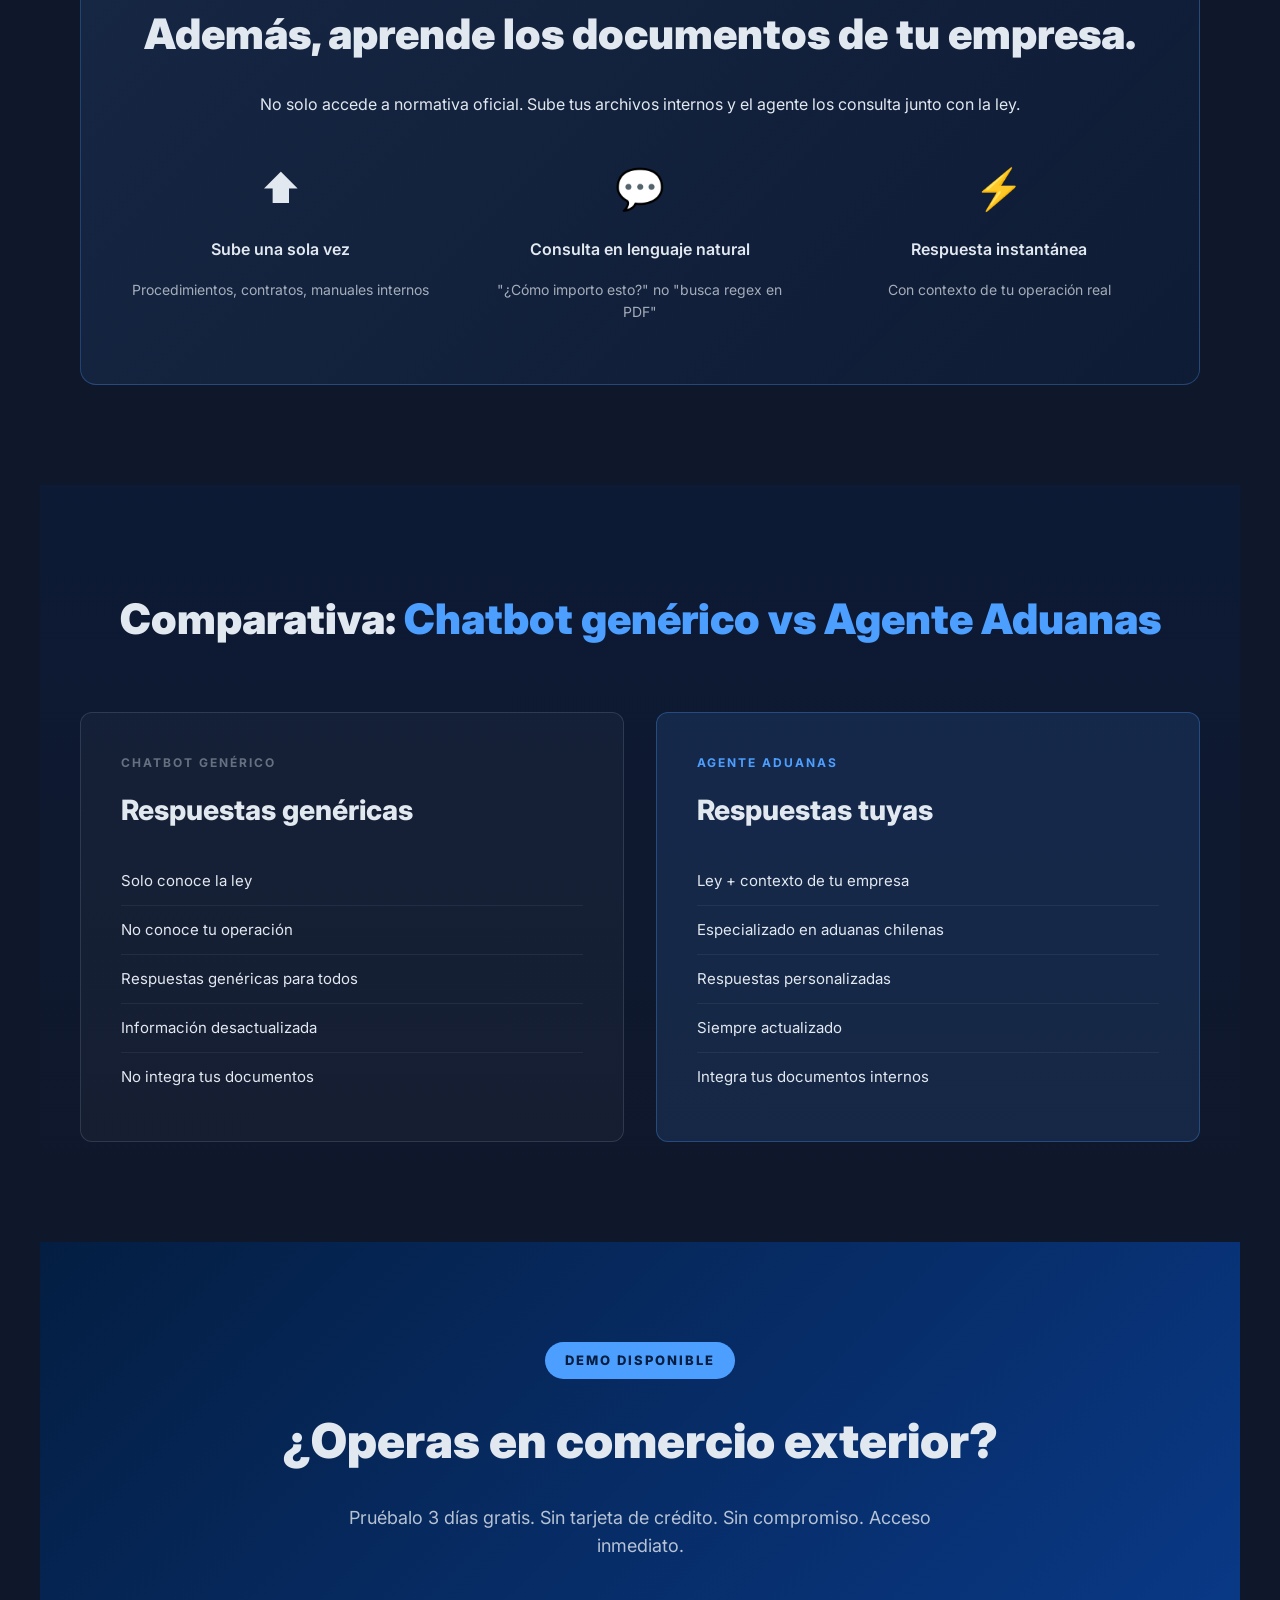
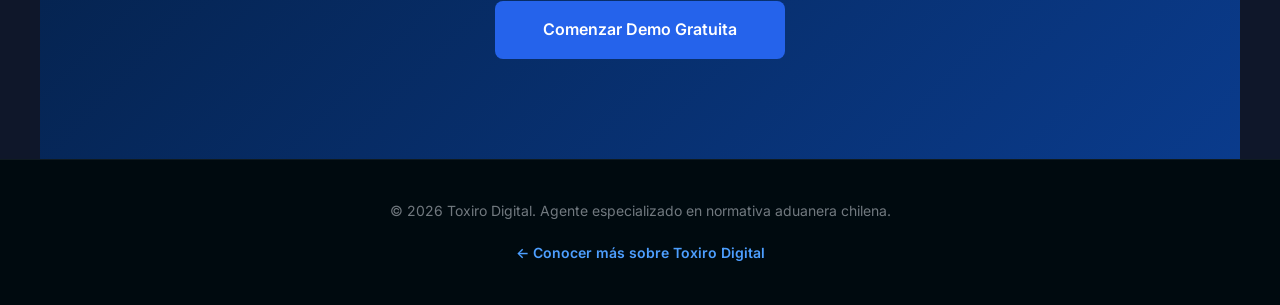
==== commit 90a8aa7f: "fix: reducir ancho del video YouTube de 800px a 560px" ====
--- a/frontend/landing.html
+++ b/frontend/landing.html
@@ -526,7 +526,7 @@
   </h1>
 
   <!-- Contenedor Responsive del Video -->
-  <div style="position: relative; padding-bottom: 56.25%; height: 0; overflow: hidden; max-width: 800px; margin: 0 auto; border-radius: 8px; box-shadow: 0 4px 12px rgba(0,0,0,0.1);">
+  <div style="position: relative; padding-bottom: 56.25%; height: 0; overflow: hidden; max-width: 560px; margin: 0 auto; border-radius: 8px; box-shadow: 0 4px 12px rgba(0,0,0,0.1);">
       <iframe
           style="position: absolute; top: 0; left: 0; width: 100%; height: 100%; border: 0;"
           src="https://www.youtube.com/embed/GoAKeynBjNs?rel=0&modestbranding=1"
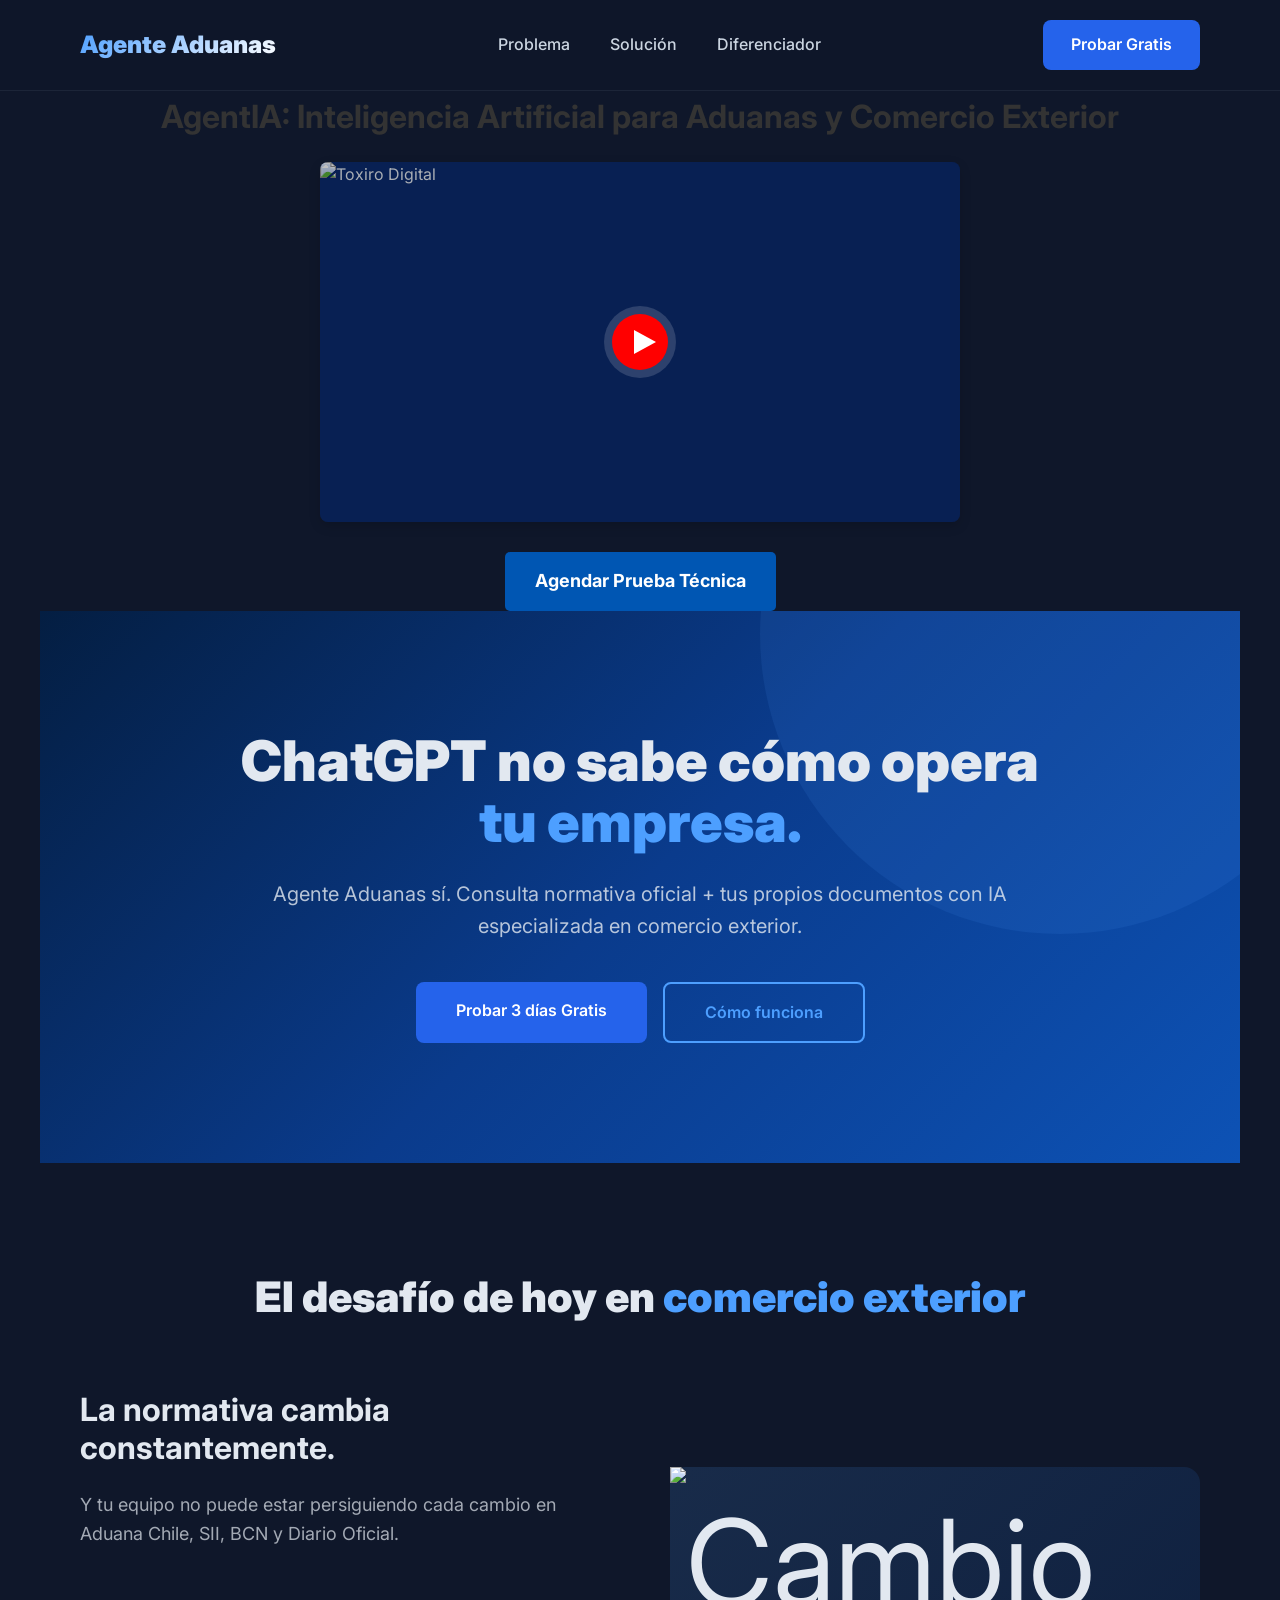
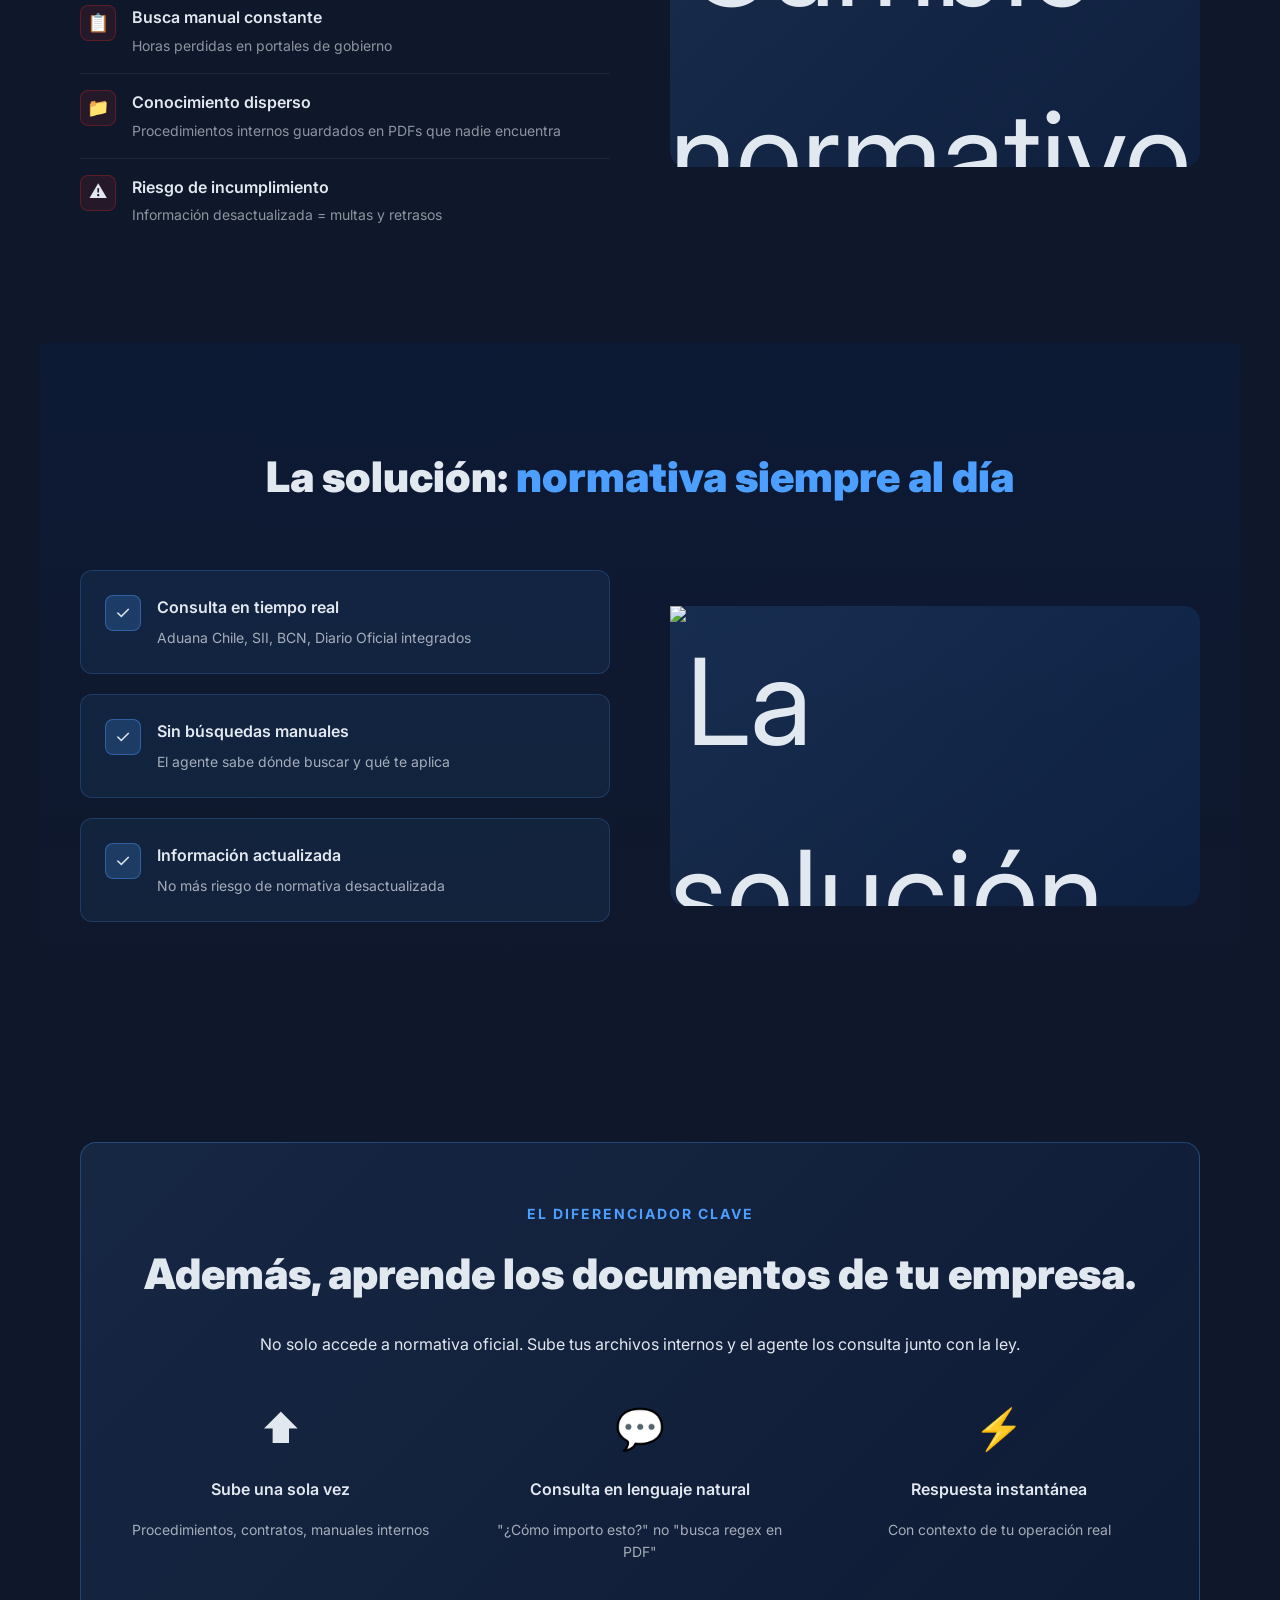
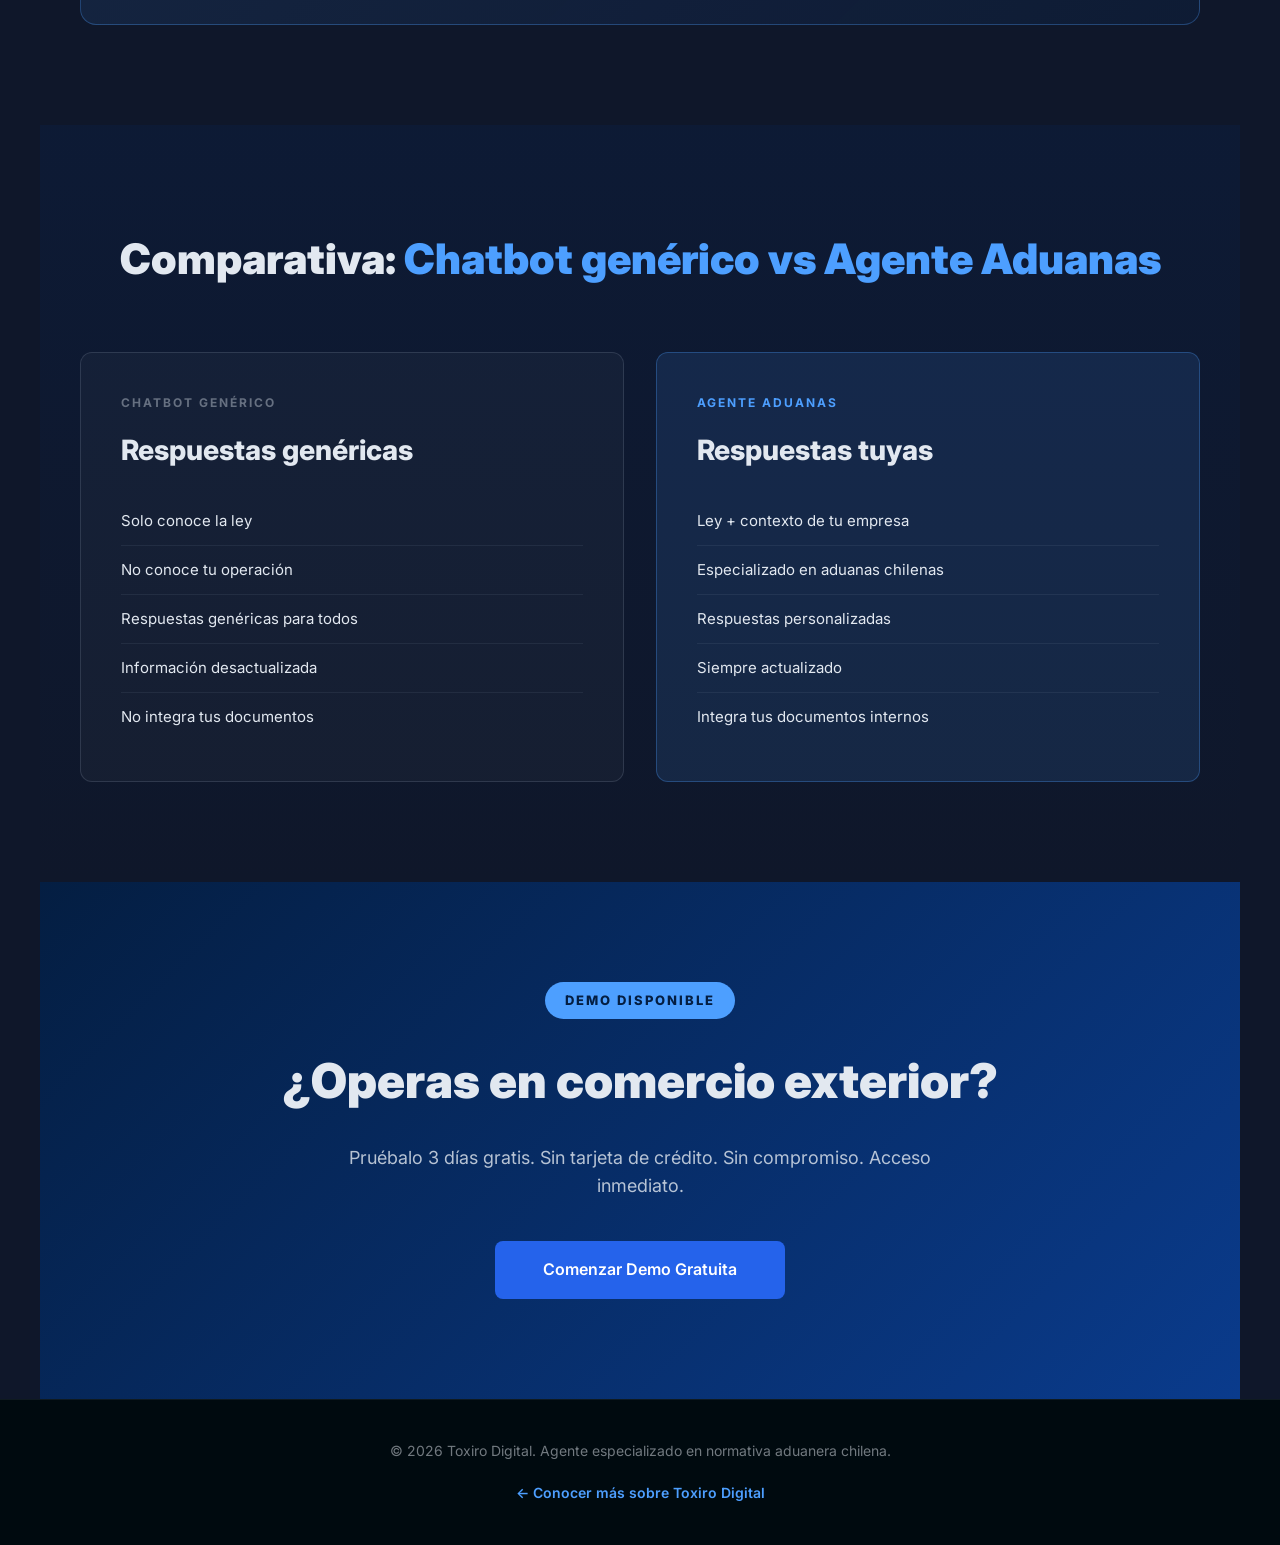
==== commit f1389a5f: "feat: video click-to-play con logo Toxiro Digital como poster" ====
--- a/frontend/landing.html
+++ b/frontend/landing.html
@@ -525,16 +525,46 @@
       AgentIA: Inteligencia Artificial para Aduanas y Comercio Exterior
   </h1>
 
-  <!-- Contenedor Responsive del Video -->
-  <div style="position: relative; padding-bottom: 56.25%; height: 0; overflow: hidden; max-width: 560px; margin: 0 auto; border-radius: 8px; box-shadow: 0 4px 12px rgba(0,0,0,0.1);">
-      <iframe
-          style="position: absolute; top: 0; left: 0; width: 100%; height: 100%; border: 0;"
-          src="https://www.youtube.com/embed/GoAKeynBjNs?rel=0&modestbranding=1"
-          title="AgentIA Inteligencia Artificial para Aduanas y Comercio Exterior"
-          allow="accelerometer; autoplay; clipboard-write; encrypted-media; gyroscope; picture-in-picture"
-          allowfullscreen>
+  <!-- Contenedor Responsive del Video (click-to-play) -->
+  <div style="max-width: 640px; margin: 0 auto; border-radius: 8px; overflow: hidden; box-shadow: 0 4px 12px rgba(0,0,0,0.15);">
+
+    <!-- Poster: se muestra antes de darle play -->
+    <div id="video-poster" onclick="activarVideo()"
+         style="position: relative; cursor: pointer; aspect-ratio: 16/9; background: #0a2a6e; overflow: hidden;">
+      <img src="/icons/icon-512.png" alt="Toxiro Digital"
+           style="width: 100%; height: 100%; object-fit: cover; display: block; transition: transform 0.3s;"
+           onmouseover="this.style.transform='scale(1.03)'"
+           onmouseout="this.style.transform='scale(1)'">
+      <!-- Botón play centrado -->
+      <div style="position: absolute; inset: 0; display: flex; align-items: center; justify-content: center; background: rgba(0,0,0,0.25);">
+        <svg width="72" height="72" viewBox="0 0 72 72" fill="none" xmlns="http://www.w3.org/2000/svg">
+          <circle cx="36" cy="36" r="36" fill="rgba(255,255,255,0.15)"/>
+          <circle cx="36" cy="36" r="28" fill="#ff0000"/>
+          <polygon points="30,24 30,48 52,36" fill="white"/>
+        </svg>
+      </div>
+    </div>
+
+    <!-- iframe: oculto hasta hacer click -->
+    <div id="video-frame" style="display:none; position: relative; aspect-ratio: 16/9;">
+      <iframe id="yt-iframe"
+              style="position: absolute; top: 0; left: 0; width: 100%; height: 100%; border: 0;"
+              src=""
+              title="AgentIA Inteligencia Artificial para Aduanas y Comercio Exterior"
+              allow="accelerometer; autoplay; clipboard-write; encrypted-media; gyroscope; picture-in-picture"
+              allowfullscreen>
       </iframe>
+    </div>
   </div>
+
+  <script>
+    function activarVideo() {
+      document.getElementById('video-poster').style.display = 'none';
+      document.getElementById('video-frame').style.display = 'block';
+      document.getElementById('yt-iframe').src =
+        'https://www.youtube.com/embed/GoAKeynBjNs?autoplay=1&rel=0&modestbranding=1';
+    }
+  </script>
 
   <!-- Botón de Llamado a la Acción -->
   <div style="text-align: center; margin-top: 30px;">
